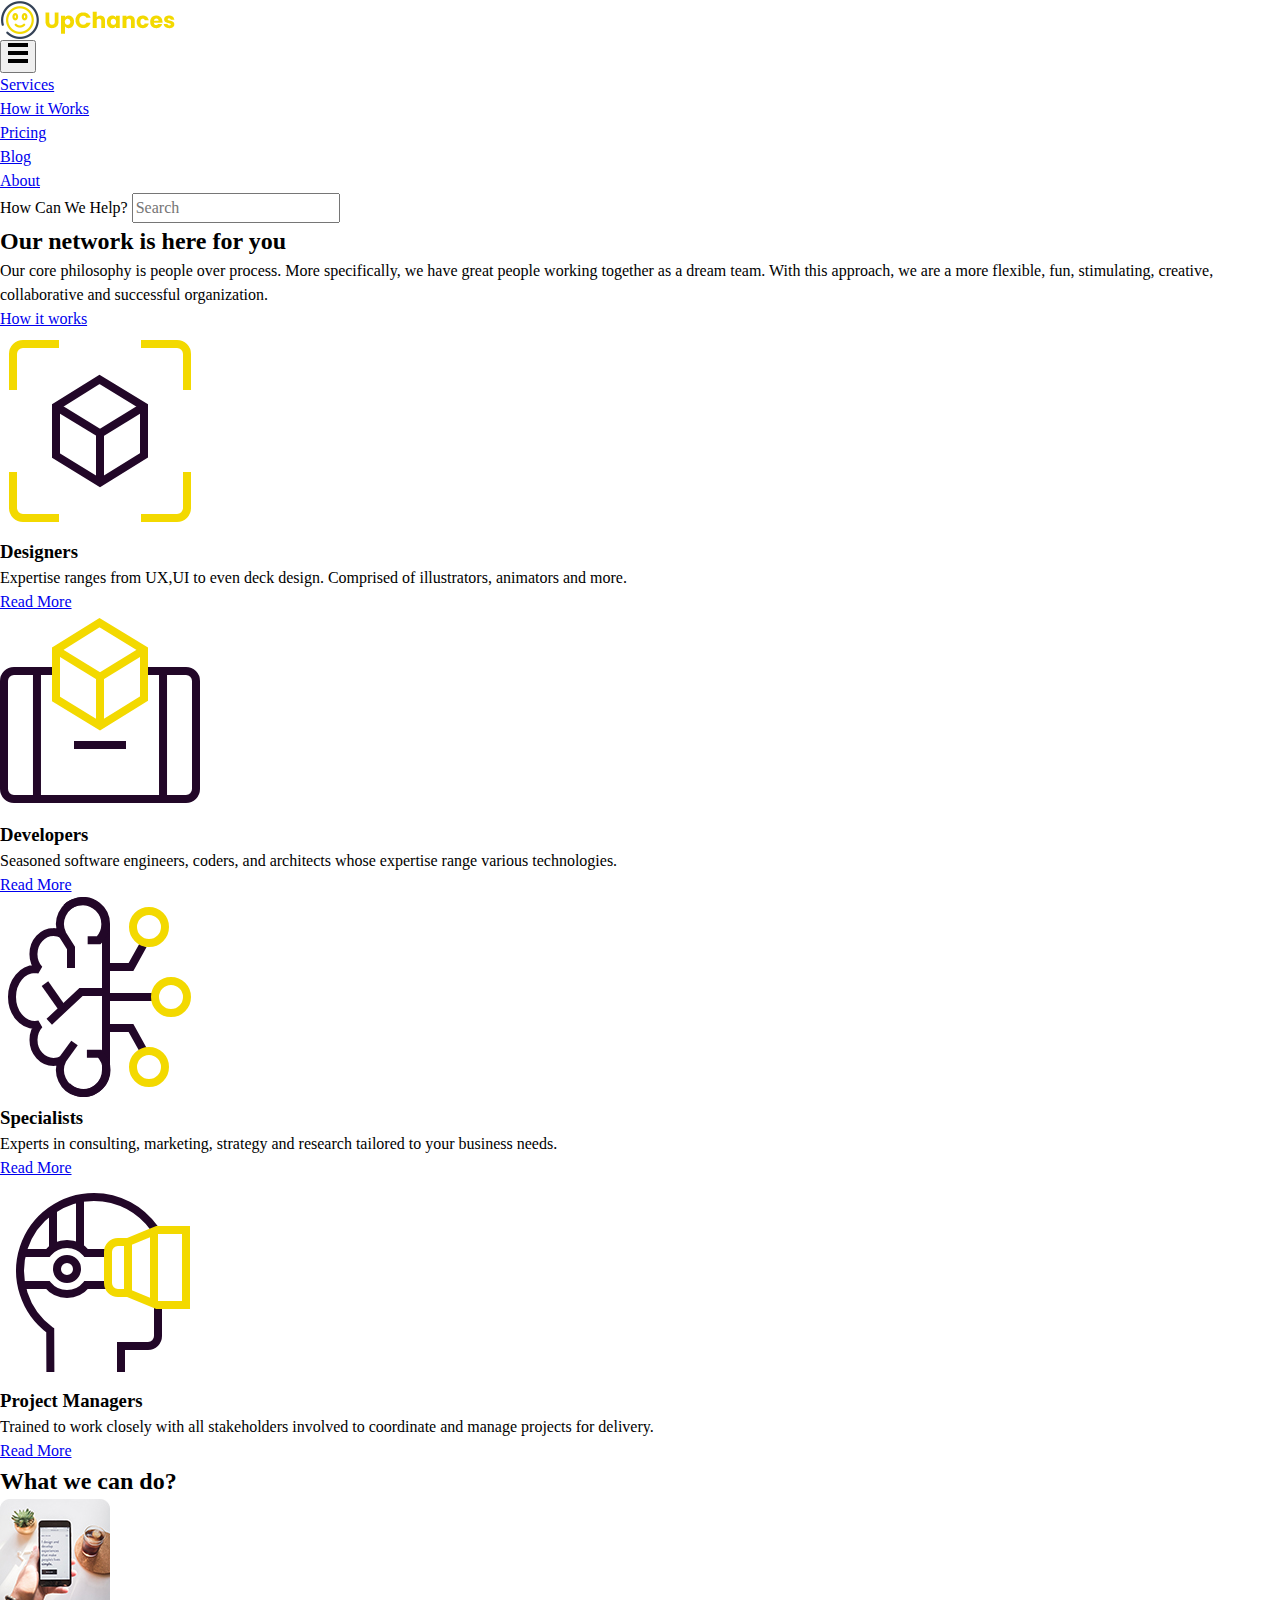
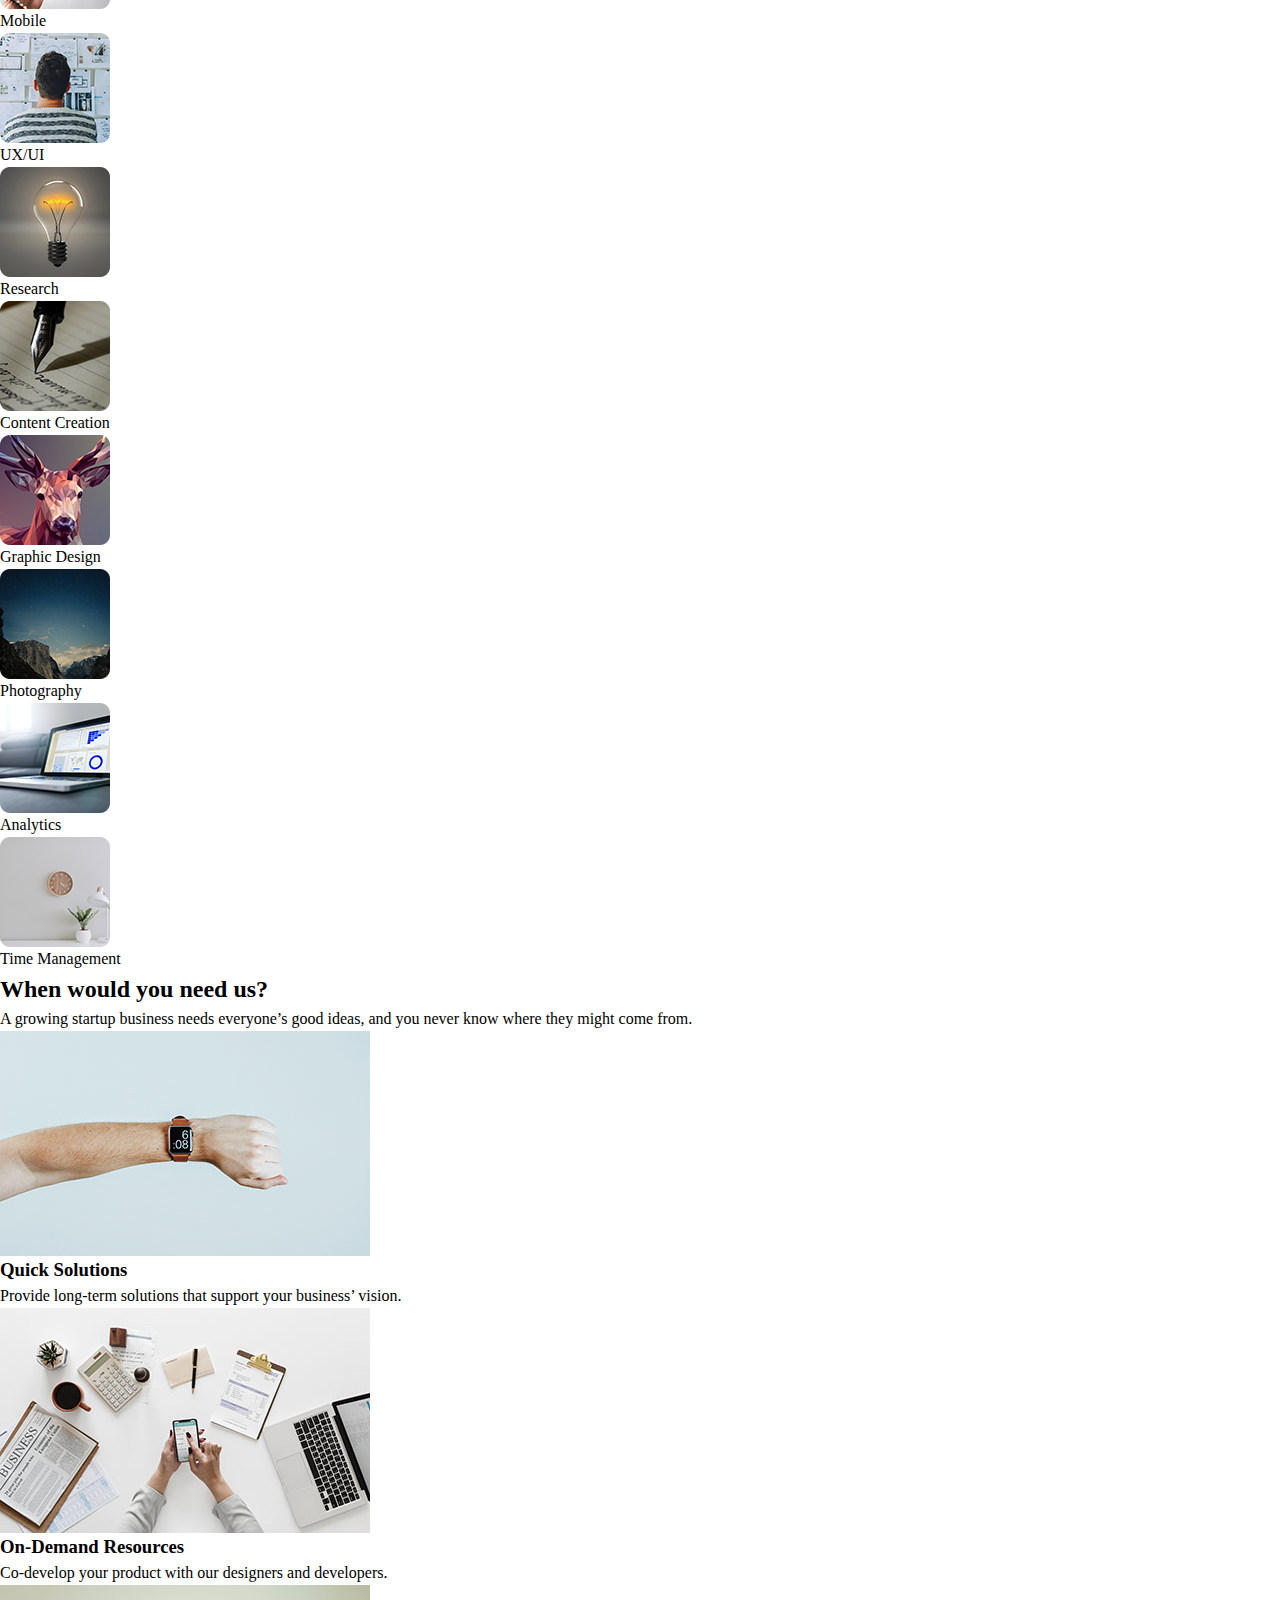
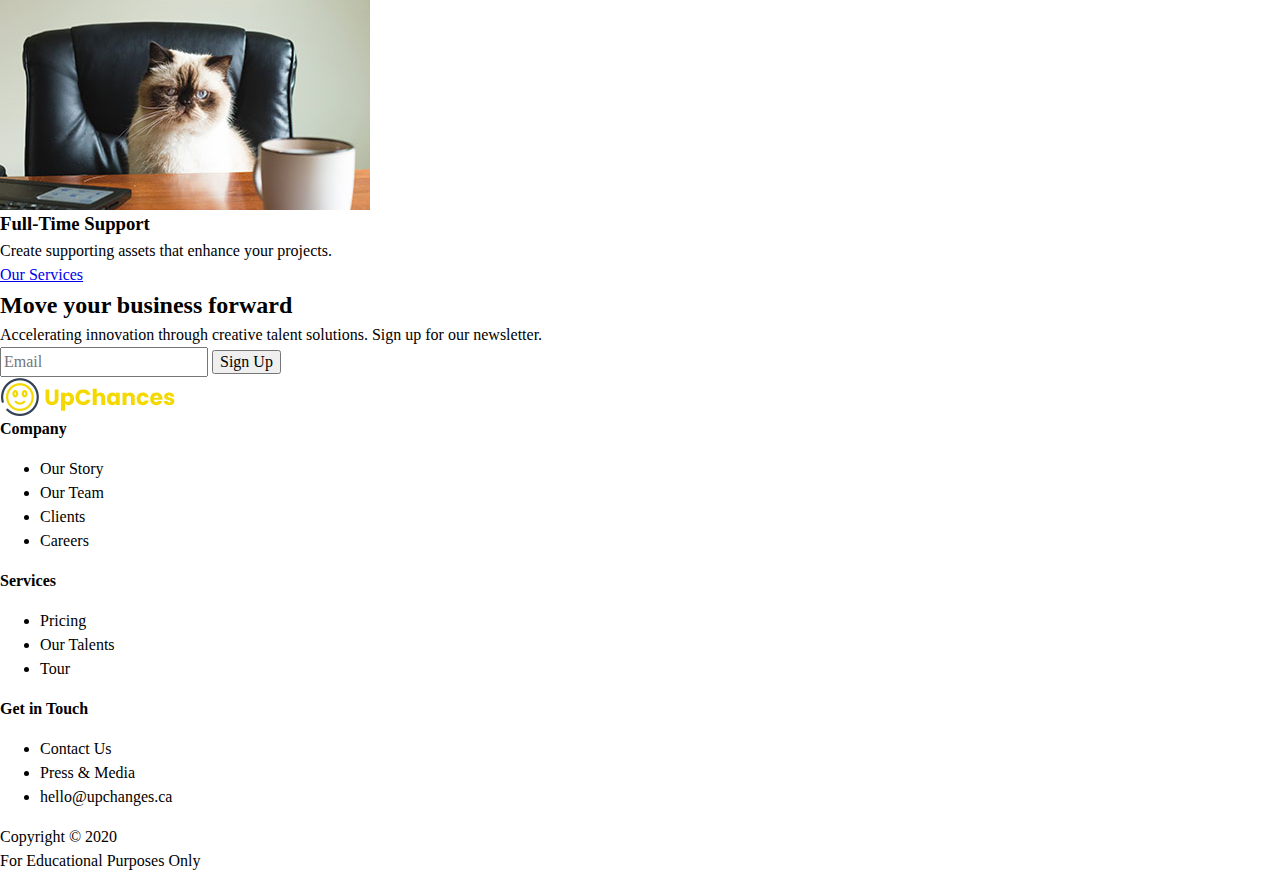
==== index.html @ 66b2e575 "form.html markup completed" ====
<!DOCTYPE html>
<html lang="en">

<head>
    <meta charset="UTF-8">
    <meta http-equiv="X-UA-Compatible" content="IE=edge">
    <meta name="viewport" content="width=device-width, initial-scale=1.0">
    <meta name="description" content="Assignment 3 - Advanced Layout">
    <title>Assignment 3 | Main Page</title>
    <link rel="stylesheet" href="css/reset.css">
    <link rel="stylesheet" href="css/styles.css">
</head>

<body>
    <header>
        <div class="flex">
            <div class="company-logo">
                <h1 class="sr-only">UpChances</h1>
                <a href="index.html"><img src="img/logo.png" alt="UpChances Company logo"></a>
            </div>
            <button class="hamburger-btn">
                <svg viewBox="0 0 100 100" width="20" height="20">
                    <rect width="100" height="20"></rect>
                    <rect y="40" width="100" height="20"></rect>
                    <rect y="80" width="100" height="20"></rect>
                </svg>
            </button>
        </div>
        <div class="toggle-nav">
            <nav>
                <ul class="menu">
                    <li>
                        <a href="#">Services</a>
                    </li>
                    <li>
                        <a href="#">How it Works</a>
                    </li>
                    <li>
                        <a href="#">Pricing</a>
                    </li>
                    <li>
                        <a href="#">Blog</a>
                    </li>
                    <li>
                        <a href="#">About</a>
                    </li>
                </ul>
            </nav>
        </div>

        <form action="#" method="GET" role="search">
            <label for="search">How Can We Help?</label>
            <input type="text" id="search" placeholder="Search">
        </form>

    </header>


    <section>
        <div class="philosophy">
            <h2>Our network is here for you</h2>
            <p>Our core philosophy is people over process. More specifically, we have great people working together as a
                dream team. With this approach, we are a more flexible, fun, stimulating, creative, collaborative and
                successful organization.</p>
            <a href="#">How it works</a>
        </div>
        <div class="articles">
            <article>
                <svg width="200px" height="200px" viewBox="0 0 200 200" xmlns="http://www.w3.org/2000/svg">
                    <title>Virtual Reality icons</title>
                    <line x1="100" y1="101.93" x2="100" y2="149.93" fill="none" stroke="#220728" stroke-miterlimit="10"
                        stroke-width="8" />
                    <line x1="56" y1="75.5" x2="100" y2="102.49" fill="none" stroke="#220728" stroke-miterlimit="10"
                        stroke-width="7.94" />
                    <line x1="144" y1="75.5" x2="100" y2="102.49" fill="none" stroke="#220728" stroke-miterlimit="10"
                        stroke-width="8" />
                    <polygon points="144 75.5 144 124.28 100 151.6 56 124.61 56 75.5 99.5 48.4 144 75.5" fill="none"
                        stroke="#220728" stroke-miterlimit="10" stroke-width="8" />
                    <path d="M187,141v36a10,10,0,0,1-10,10H141" fill="none" stroke="#f3d900" stroke-miterlimit="10"
                        stroke-width="8" />
                    <path d="M141,13h36a10,10,0,0,1,10,10V59" fill="none" stroke="#f3d900" stroke-miterlimit="10"
                        stroke-width="8" />
                    <path d="M13,59V23A10,10,0,0,1,23,13H59" fill="none" stroke="#f3d900" stroke-miterlimit="10"
                        stroke-width="8" />
                    <path d="M59,187H23a10,10,0,0,1-10-10V141" fill="none" stroke="#f3d900" stroke-miterlimit="10"
                        stroke-width="8" />
                </svg>
                <h3>Designers</h3>
                <p>Expertise ranges from UX,UI to even deck design. Comprised of illustrators, animators and more.</p>
                <a href="#">Read More</a>
            </article>
            <article>
                <svg width="200px" height="200px" viewBox="0 0 200 200" xmlns="http://www.w3.org/2000/svg">
                    <title>Virtual Reality icons</title>
                    <path
                        d="M145,57h41a10,10,0,0,1,10,10V175a10,10,0,0,1-10,10H14A10,10,0,0,1,4,175V67A10,10,0,0,1,14,57H55.5"
                        fill="none" stroke="#220728" stroke-miterlimit="10" stroke-width="8" />
                    <line x1="163.03" y1="56.97" x2="163.03" y2="185.03" fill="none" stroke="#220728"
                        stroke-miterlimit="10" stroke-width="8" />
                    <line x1="36.97" y1="56.97" x2="36.97" y2="185.03" fill="none" stroke="#220728"
                        stroke-miterlimit="10" stroke-width="8" />
                    <line x1="100" y1="62.23" x2="100" y2="110.23" fill="none" stroke="#f3d900" stroke-miterlimit="10"
                        stroke-width="8" />
                    <line x1="56" y1="35.8" x2="100" y2="62.79" fill="none" stroke="#f3d900" stroke-miterlimit="10"
                        stroke-width="7.94" />
                    <line x1="144" y1="35.8" x2="100" y2="62.79" fill="none" stroke="#f3d900" stroke-miterlimit="10"
                        stroke-width="8" />
                    <polygon points="144 35.8 144 84.58 100 111.9 56 84.91 56 35.8 99.5 8.7 144 35.8" fill="none"
                        stroke="#f3d900" stroke-miterlimit="10" stroke-width="8" />
                    <line x1="74" y1="131" x2="126" y2="131" fill="none" stroke="#220728" stroke-miterlimit="10"
                        stroke-width="8" />
                </svg>
                <h3>Developers</h3>
                <p>Seasoned software engineers, coders, and architects whose expertise range various technologies.</p>
                <a href="#">Read More</a>
            </article>
            <article>
                <svg width="200px" height="200px" viewBox="0 0 200 200" xmlns="http://www.w3.org/2000/svg">
                    <title>artificial intelligence</title>
                    <path
                        d="M106,27A23,23,0,1,0,62.45,37.33a18.45,18.45,0,0,0-9-2.33c-11,0-20,9.85-20,22a23.09,23.09,0,0,0,5.81,15.5A19.12,19.12,0,0,0,35,72c-12.7,0-23,12.54-23,28s10.3,28,23,28a19.12,19.12,0,0,0,4.31-.5A23.09,23.09,0,0,0,33.5,143c0,12.15,9,22,20,22a18.45,18.45,0,0,0,9-2.33A23,23,0,1,0,106,173c0-.34,0-0.67,0-1h0V28h0C106,27.67,106,27.34,106,27Z"
                        fill="none" stroke="#220728" stroke-linejoin="bevel" stroke-width="8" />
                    <path d="M67.26,189.26a23,23,0,0,0,32.53-32.53H86.9" fill="none" stroke="#220728"
                        stroke-miterlimit="10" stroke-width="8" />
                    <path d="M66.26,10.74A23,23,0,0,1,98.79,43.26H87.67" fill="none" stroke="#220728"
                        stroke-miterlimit="10" stroke-width="8" />
                    <polyline points="106 95 81 95 49.25 124.76" fill="none" stroke="#220728" stroke-miterlimit="10"
                        stroke-width="8" />
                    <line x1="44.97" y1="86.65" x2="62.45" y2="111.44" fill="none" stroke="#220728"
                        stroke-miterlimit="10" stroke-width="8" />
                    <line x1="62.45" y1="162.67" x2="74.5" y2="146" fill="none" stroke="#220728" stroke-miterlimit="10"
                        stroke-width="8" />
                    <polyline points="62.45 37.49 71 51 71 71" fill="none" stroke="#220728" stroke-miterlimit="10"
                        stroke-width="8" />
                    <line x1="152" y1="100" x2="104" y2="100" fill="none" stroke="#220728" stroke-miterlimit="10"
                        stroke-width="8" />
                    <polyline points="107 131 131 131 143 152.67" fill="none" stroke="#220728" stroke-miterlimit="10"
                        stroke-width="8" />
                    <polyline points="107 70 131 70 143 48.33" fill="none" stroke="#220728" stroke-miterlimit="10"
                        stroke-width="8" />
                    <circle cx="171" cy="100" r="16" fill="none" stroke="#f3d900" stroke-miterlimit="10"
                        stroke-width="8" />
                    <circle cx="149" cy="170" r="16" fill="none" stroke="#f3d900" stroke-miterlimit="10"
                        stroke-width="8" />
                    <circle cx="149" cy="30" r="16" fill="none" stroke="#f3d900" stroke-miterlimit="10"
                        stroke-width="8" />
                </svg>
                <h3>Specialists</h3>
                <p>Experts in consulting, marketing, strategy and research tailored to your business needs.</p>
                <a href="#">Read More</a>
            </article>
            <article>
                <svg width="200px" height="200px" viewBox="0 0 200 200" xmlns="http://www.w3.org/2000/svg">
                    <title>Virtual Reality icons</title>
                    <path d="M50.39,192l-0.16-41.61A73.91,73.91,0,0,1,94,16.91c25.05,0,46.81,12.46,60.41,31.53"
                        fill="none" stroke="#220728" stroke-miterlimit="10" stroke-width="8" />
                    <path d="M21,105H47.79a25,25,0,0,0,38.41,0H107" fill="none" stroke="#220728" stroke-miterlimit="10"
                        stroke-width="8" />
                    <path d="M107,73H86.21a25,25,0,0,0-38.41,0H21" fill="none" stroke="#220728" stroke-miterlimit="10"
                        stroke-width="8" />
                    <path d="M158,127v29a10,10,0,0,1-10,10H121v26" fill="none" stroke="#220728" stroke-miterlimit="10"
                        stroke-width="8" />
                    <line x1="154" y1="125" x2="154" y2="50" fill="none" stroke="#f3d900" stroke-miterlimit="10"
                        stroke-width="8" />
                    <path d="M128,113H118a10,10,0,0,1-10-10V72a10,10,0,0,1,10-10h10l29-12h29v75H157Z" fill="none"
                        stroke="#f3d900" stroke-miterlimit="10" stroke-width="8" />
                    <line x1="128" y1="111" x2="128" y2="62" fill="none" stroke="#f3d900" stroke-miterlimit="10"
                        stroke-width="8" />
                    <circle cx="67" cy="89" r="10" fill="none" stroke="#220728" stroke-miterlimit="10"
                        stroke-width="8" />
                    <line x1="53" y1="68.12" x2="53" y2="28" fill="none" stroke="#220728" stroke-miterlimit="10"
                        stroke-width="8" />
                    <line x1="80" y1="18" x2="80" y2="67.12" fill="none" stroke="#220728" stroke-miterlimit="10"
                        stroke-width="8" />
                </svg>
                <h3>Project Managers</h3>
                <p>Trained to work closely with all stakeholders involved to coordinate and manage projects for
                    delivery.</p>
                <a href="#">Read More</a>
            </article>
        </div>
    </section>

    <section>
        <h2>What we can do?</h2>
        <div class="gallery">
            <div>
                <img src="img/mobile.jpg" alt="Mobile Phone">
                <p>Mobile</p>
            </div>
            <div>
                <img src="img/uxui.jpg" alt="Man looking at the desk">
                <p>UX/UI</p>
            </div>
            <div>
                <img src="img/research.jpg" alt="Bulb">
                <p>Research</p>
            </div>
            <div>
                <img src="img/writing.jpg" alt="Writing with pen on paper">
                <p>Content Creation</p>
            </div>
            <div>
                <img src="img/graphic.jpg" alt="Graphic picture of a deer">
                <p>Graphic Design</p>
            </div>
            <div>
                <img src="img/photography.jpg" alt="Night sky in mountains">
                <p>Photography</p>
            </div>
            <div>
                <img src="img/analytics.jpg" alt="Laptop">
                <p>Analytics</p>
            </div>
            <div>
                <img src="img/time.jpg" alt="Clock and a plant">
                <p>Time Management</p>
            </div>
        </div>
    </section>

    <section>
        <h2>When would you need us?</h2>
        <p>A growing startup business needs everyone’s good ideas, and you never know where they might come from.</p>
        <div class="cards">
            <div class="card">
                <picture>
                    <source srcset="img/solutions-lg.jpg" media="(min-width: 750px)">
                    <img src="img/solutions-sm.jpg" alt="Hand and a watch">
                </picture>
                <div class="card-body">
                    <h3>Quick Solutions</h3>
                    <p>Provide long-term solutions that support your business’ vision.</p>
                </div>
            </div>
            <div class="card">
                <picture>
                    <source srcset="img/resources-lg.jpg" media="(min-width: 750px)">
                    <img src="img/resources-sm.jpg" alt="Mobile phone in hands and gadgets">
                </picture>
                <div class="card-body">
                    <h3>On-Demand Resources</h3>
                    <p>Co-develop your product with our designers and developers.</p>
                </div>
            </div>
            <div class="card">
                <picture>
                    <source srcset="img/support-lg.jpg" media="(min-width: 750px)">
                    <img src="img/support-sm.jpg" alt="Cat in a chair">
                </picture>
                <div class="card-body">
                    <h3>Full-Time Support</h3>
                    <p>Create supporting assets that enhance your projects.</p>
                </div>
            </div>
        </div>
        <a href="#">Our Services</a>
    </section>
    <section>
        <h2>Move your business forward</h2>
        <p>Accelerating innovation through creative talent solutions. Sign up for our newsletter.</p>
        <form class="sign-up-form" action="#" method="POST">
            <label class="sr-only" for="email">Email</label>
            <input type="email" id="email" placeholder="Email">
            <input type="button" value="Sign Up">
        </form>
    </section>

    <footer>
        <section class="footer-body">
            <h3 class="sr-only">UpChances</h3>
            <a href="index.html"><img src="img/logo.png" alt="UpChances Company logo"></a>
            <div class="footer-nav">
                <nav>
                    <h4>Company</h4>
                    <ul>
                        <li>Our Story</li>
                        <li>Our Team</li>
                        <li>Clients</li>
                        <li>Careers</li>
                    </ul>
                </nav>
            </div>
            <div class="footer-nav">
                <nav>
                    <h4>Services</h4>
                    <ul>
                        <li>Pricing</li>
                        <li>Our Talents</li>
                        <li>Tour</li>
                    </ul>
                </nav>
            </div>
            <div class="footer-nav">
                <nav>
                    <h4>Get in Touch</h4>
                    <ul>
                        <li>Contact Us</li>
                        <li>Press & Media</li>
                        <li>hello@upchanges.ca</li>
                    </ul>
                </nav>
            </div>
        </section>
        <div>
            <p>Copyright &copy; 2020</p>
            <p>For Educational Purposes Only</p>
        </div>
    </footer>
</body>

</html>
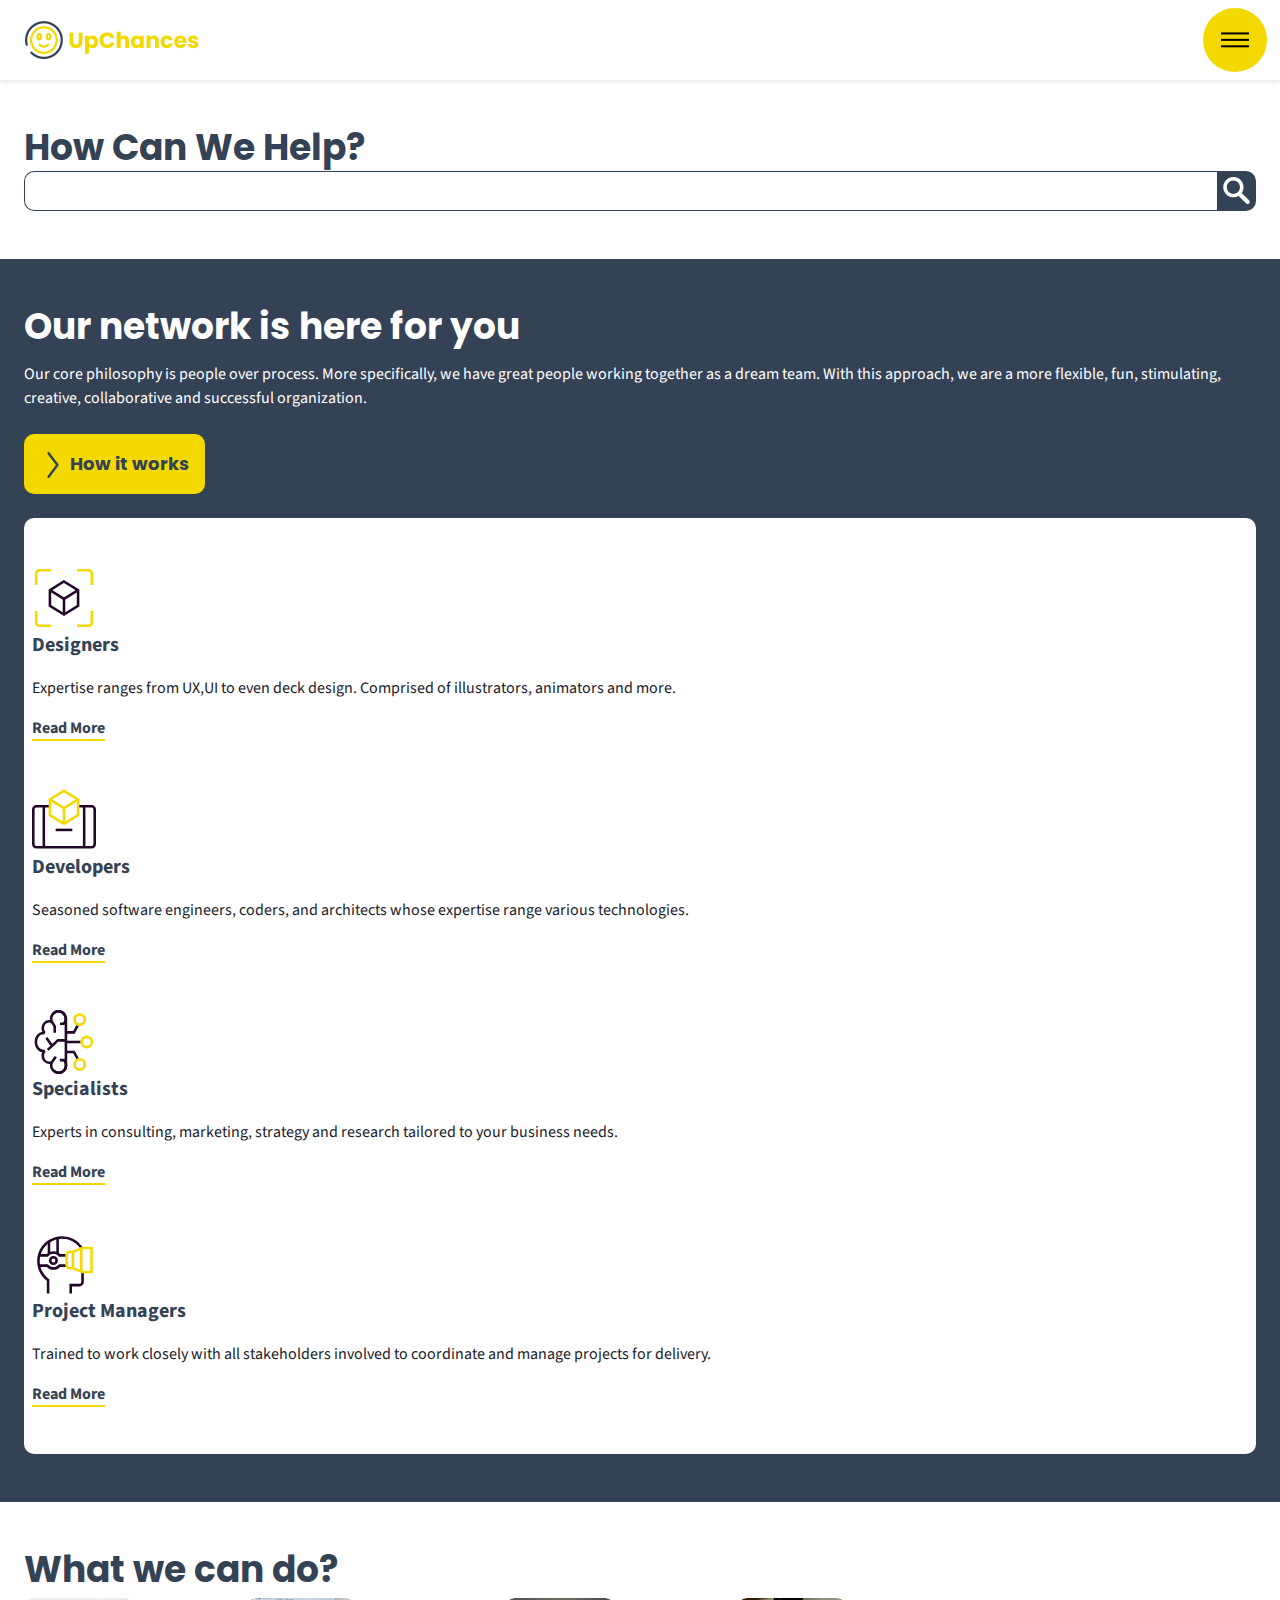
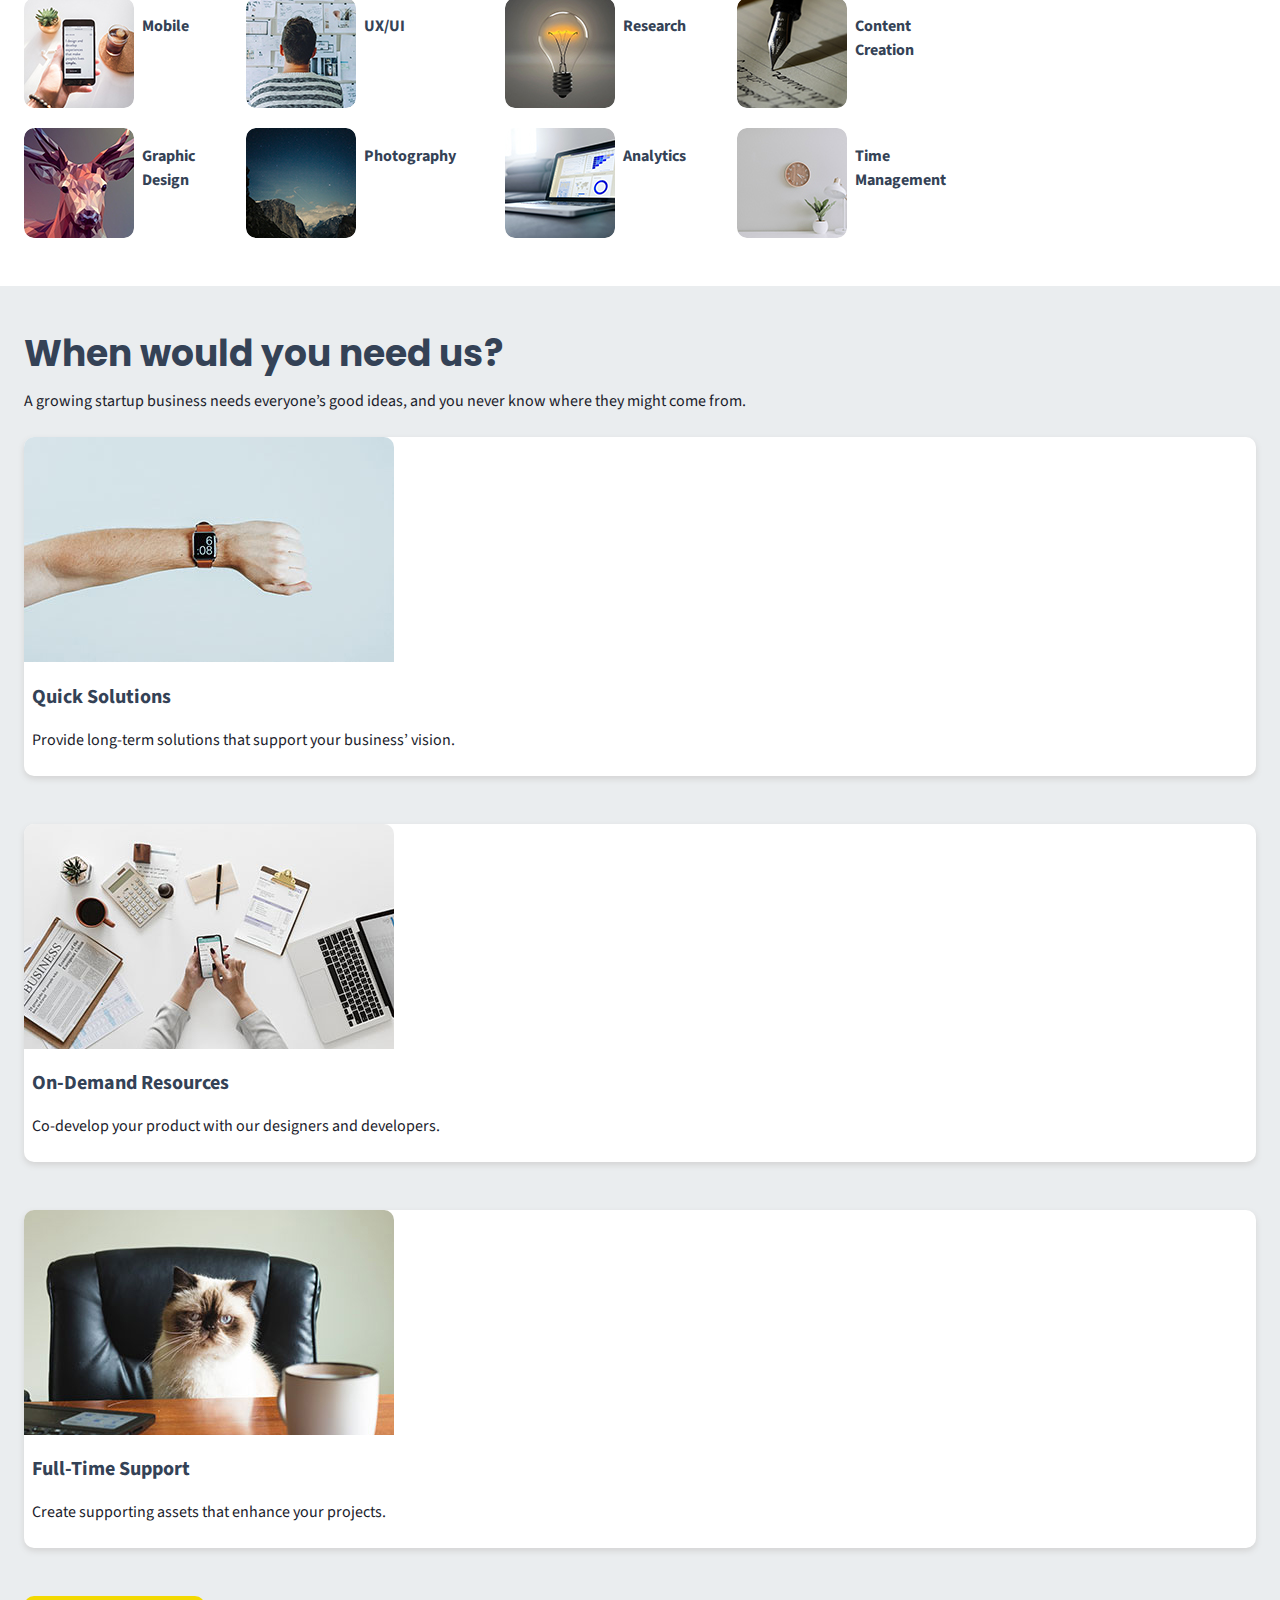
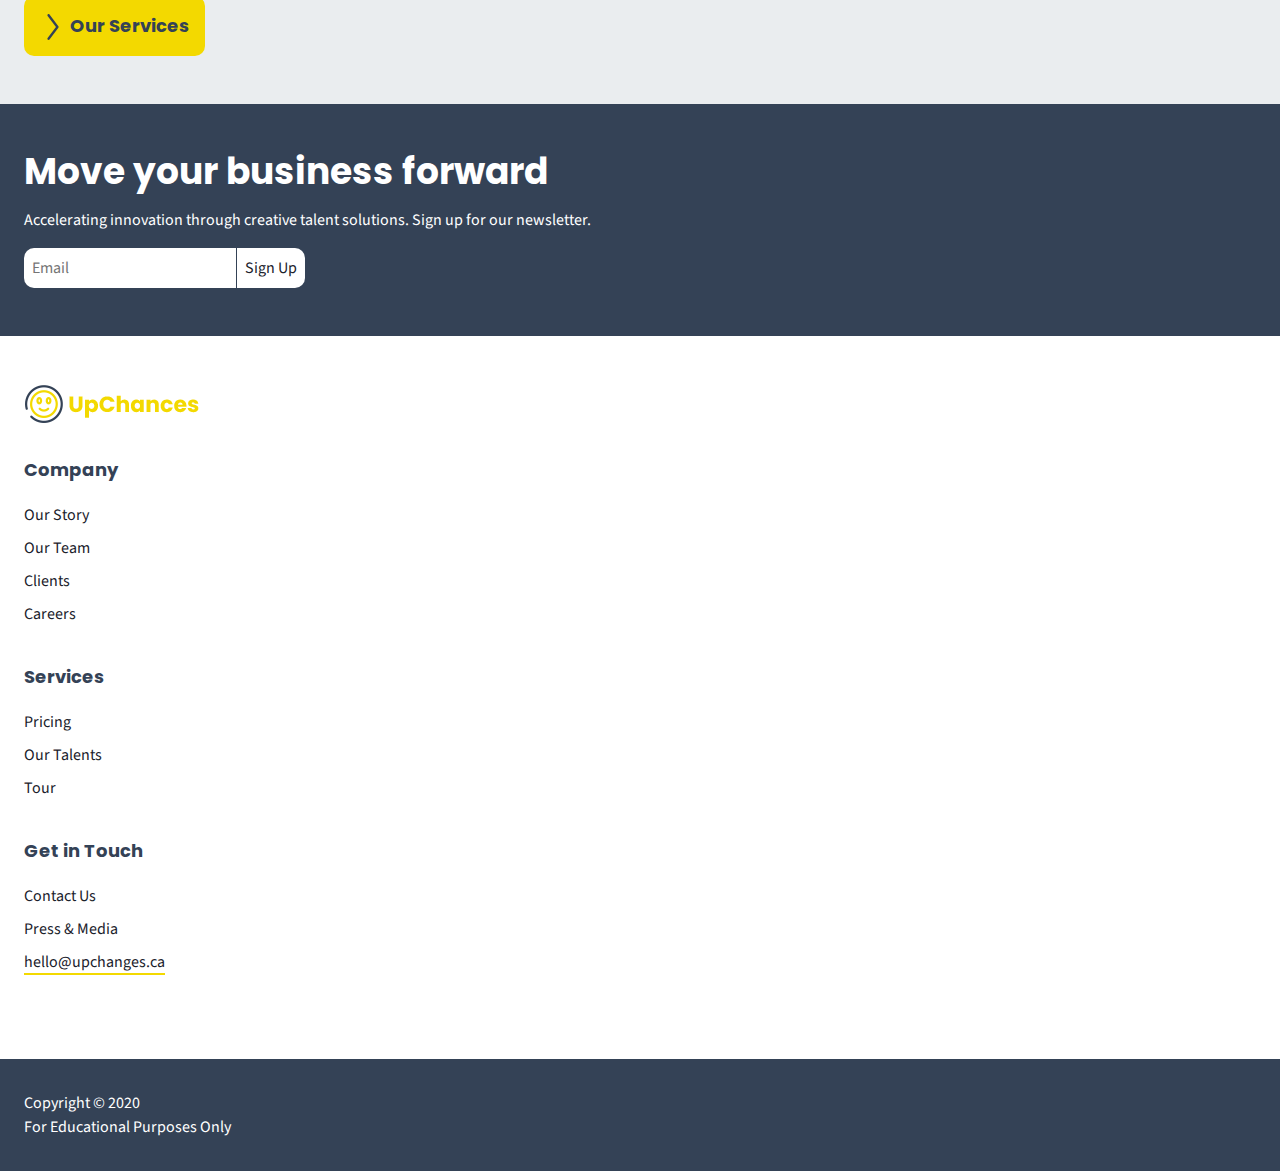
==== commit a048efd7: "mobile screen 320px styling" ====
--- a/index.html
+++ b/index.html
@@ -7,8 +7,15 @@
     <meta name="viewport" content="width=device-width, initial-scale=1.0">
     <meta name="description" content="Assignment 3 - Advanced Layout">
     <title>Assignment 3 | Main Page</title>
+
     <link rel="stylesheet" href="css/reset.css">
     <link rel="stylesheet" href="css/styles.css">
+
+    <link rel="preconnect" href="https://fonts.gstatic.com">
+    <link
+        href="https://fonts.googleapis.com/css2?family=Poppins:wght@400;700&family=Source+Sans+Pro:wght@400;700&display=swap"
+        rel="stylesheet">
+
 </head>
 
 <body>
@@ -19,10 +26,10 @@
                 <a href="index.html"><img src="img/logo.png" alt="UpChances Company logo"></a>
             </div>
             <button class="hamburger-btn">
-                <svg viewBox="0 0 100 100" width="20" height="20">
-                    <rect width="100" height="20"></rect>
-                    <rect y="40" width="100" height="20"></rect>
-                    <rect y="80" width="100" height="20"></rect>
+                <svg viewBox="0 0 100 100" width="28" height="28">
+                    <rect y="23" width="100" height="7.15"></rect>
+                    <rect y="46" width="100" height="7.15"></rect>
+                    <rect y="69" width="100" height="7.15"></rect>
                 </svg>
             </button>
         </div>
@@ -47,266 +54,316 @@
                 </ul>
             </nav>
         </div>
-
-        <form action="#" method="GET" role="search">
-            <label for="search">How Can We Help?</label>
-            <input type="text" id="search" placeholder="Search">
-        </form>
-
     </header>
 
-
-    <section>
-        <div class="philosophy">
-            <h2>Our network is here for you</h2>
-            <p>Our core philosophy is people over process. More specifically, we have great people working together as a
-                dream team. With this approach, we are a more flexible, fun, stimulating, creative, collaborative and
-                successful organization.</p>
-            <a href="#">How it works</a>
-        </div>
-        <div class="articles">
-            <article>
-                <svg width="200px" height="200px" viewBox="0 0 200 200" xmlns="http://www.w3.org/2000/svg">
-                    <title>Virtual Reality icons</title>
-                    <line x1="100" y1="101.93" x2="100" y2="149.93" fill="none" stroke="#220728" stroke-miterlimit="10"
-                        stroke-width="8" />
-                    <line x1="56" y1="75.5" x2="100" y2="102.49" fill="none" stroke="#220728" stroke-miterlimit="10"
-                        stroke-width="7.94" />
-                    <line x1="144" y1="75.5" x2="100" y2="102.49" fill="none" stroke="#220728" stroke-miterlimit="10"
-                        stroke-width="8" />
-                    <polygon points="144 75.5 144 124.28 100 151.6 56 124.61 56 75.5 99.5 48.4 144 75.5" fill="none"
-                        stroke="#220728" stroke-miterlimit="10" stroke-width="8" />
-                    <path d="M187,141v36a10,10,0,0,1-10,10H141" fill="none" stroke="#f3d900" stroke-miterlimit="10"
-                        stroke-width="8" />
-                    <path d="M141,13h36a10,10,0,0,1,10,10V59" fill="none" stroke="#f3d900" stroke-miterlimit="10"
-                        stroke-width="8" />
-                    <path d="M13,59V23A10,10,0,0,1,23,13H59" fill="none" stroke="#f3d900" stroke-miterlimit="10"
-                        stroke-width="8" />
-                    <path d="M59,187H23a10,10,0,0,1-10-10V141" fill="none" stroke="#f3d900" stroke-miterlimit="10"
-                        stroke-width="8" />
-                </svg>
-                <h3>Designers</h3>
-                <p>Expertise ranges from UX,UI to even deck design. Comprised of illustrators, animators and more.</p>
-                <a href="#">Read More</a>
-            </article>
-            <article>
-                <svg width="200px" height="200px" viewBox="0 0 200 200" xmlns="http://www.w3.org/2000/svg">
-                    <title>Virtual Reality icons</title>
-                    <path
-                        d="M145,57h41a10,10,0,0,1,10,10V175a10,10,0,0,1-10,10H14A10,10,0,0,1,4,175V67A10,10,0,0,1,14,57H55.5"
-                        fill="none" stroke="#220728" stroke-miterlimit="10" stroke-width="8" />
-                    <line x1="163.03" y1="56.97" x2="163.03" y2="185.03" fill="none" stroke="#220728"
-                        stroke-miterlimit="10" stroke-width="8" />
-                    <line x1="36.97" y1="56.97" x2="36.97" y2="185.03" fill="none" stroke="#220728"
-                        stroke-miterlimit="10" stroke-width="8" />
-                    <line x1="100" y1="62.23" x2="100" y2="110.23" fill="none" stroke="#f3d900" stroke-miterlimit="10"
-                        stroke-width="8" />
-                    <line x1="56" y1="35.8" x2="100" y2="62.79" fill="none" stroke="#f3d900" stroke-miterlimit="10"
-                        stroke-width="7.94" />
-                    <line x1="144" y1="35.8" x2="100" y2="62.79" fill="none" stroke="#f3d900" stroke-miterlimit="10"
-                        stroke-width="8" />
-                    <polygon points="144 35.8 144 84.58 100 111.9 56 84.91 56 35.8 99.5 8.7 144 35.8" fill="none"
-                        stroke="#f3d900" stroke-miterlimit="10" stroke-width="8" />
-                    <line x1="74" y1="131" x2="126" y2="131" fill="none" stroke="#220728" stroke-miterlimit="10"
-                        stroke-width="8" />
-                </svg>
-                <h3>Developers</h3>
-                <p>Seasoned software engineers, coders, and architects whose expertise range various technologies.</p>
-                <a href="#">Read More</a>
-            </article>
-            <article>
-                <svg width="200px" height="200px" viewBox="0 0 200 200" xmlns="http://www.w3.org/2000/svg">
-                    <title>artificial intelligence</title>
-                    <path
-                        d="M106,27A23,23,0,1,0,62.45,37.33a18.45,18.45,0,0,0-9-2.33c-11,0-20,9.85-20,22a23.09,23.09,0,0,0,5.81,15.5A19.12,19.12,0,0,0,35,72c-12.7,0-23,12.54-23,28s10.3,28,23,28a19.12,19.12,0,0,0,4.31-.5A23.09,23.09,0,0,0,33.5,143c0,12.15,9,22,20,22a18.45,18.45,0,0,0,9-2.33A23,23,0,1,0,106,173c0-.34,0-0.67,0-1h0V28h0C106,27.67,106,27.34,106,27Z"
-                        fill="none" stroke="#220728" stroke-linejoin="bevel" stroke-width="8" />
-                    <path d="M67.26,189.26a23,23,0,0,0,32.53-32.53H86.9" fill="none" stroke="#220728"
-                        stroke-miterlimit="10" stroke-width="8" />
-                    <path d="M66.26,10.74A23,23,0,0,1,98.79,43.26H87.67" fill="none" stroke="#220728"
-                        stroke-miterlimit="10" stroke-width="8" />
-                    <polyline points="106 95 81 95 49.25 124.76" fill="none" stroke="#220728" stroke-miterlimit="10"
-                        stroke-width="8" />
-                    <line x1="44.97" y1="86.65" x2="62.45" y2="111.44" fill="none" stroke="#220728"
-                        stroke-miterlimit="10" stroke-width="8" />
-                    <line x1="62.45" y1="162.67" x2="74.5" y2="146" fill="none" stroke="#220728" stroke-miterlimit="10"
-                        stroke-width="8" />
-                    <polyline points="62.45 37.49 71 51 71 71" fill="none" stroke="#220728" stroke-miterlimit="10"
-                        stroke-width="8" />
-                    <line x1="152" y1="100" x2="104" y2="100" fill="none" stroke="#220728" stroke-miterlimit="10"
-                        stroke-width="8" />
-                    <polyline points="107 131 131 131 143 152.67" fill="none" stroke="#220728" stroke-miterlimit="10"
-                        stroke-width="8" />
-                    <polyline points="107 70 131 70 143 48.33" fill="none" stroke="#220728" stroke-miterlimit="10"
-                        stroke-width="8" />
-                    <circle cx="171" cy="100" r="16" fill="none" stroke="#f3d900" stroke-miterlimit="10"
-                        stroke-width="8" />
-                    <circle cx="149" cy="170" r="16" fill="none" stroke="#f3d900" stroke-miterlimit="10"
-                        stroke-width="8" />
-                    <circle cx="149" cy="30" r="16" fill="none" stroke="#f3d900" stroke-miterlimit="10"
-                        stroke-width="8" />
-                </svg>
-                <h3>Specialists</h3>
-                <p>Experts in consulting, marketing, strategy and research tailored to your business needs.</p>
-                <a href="#">Read More</a>
-            </article>
-            <article>
-                <svg width="200px" height="200px" viewBox="0 0 200 200" xmlns="http://www.w3.org/2000/svg">
-                    <title>Virtual Reality icons</title>
-                    <path d="M50.39,192l-0.16-41.61A73.91,73.91,0,0,1,94,16.91c25.05,0,46.81,12.46,60.41,31.53"
-                        fill="none" stroke="#220728" stroke-miterlimit="10" stroke-width="8" />
-                    <path d="M21,105H47.79a25,25,0,0,0,38.41,0H107" fill="none" stroke="#220728" stroke-miterlimit="10"
-                        stroke-width="8" />
-                    <path d="M107,73H86.21a25,25,0,0,0-38.41,0H21" fill="none" stroke="#220728" stroke-miterlimit="10"
-                        stroke-width="8" />
-                    <path d="M158,127v29a10,10,0,0,1-10,10H121v26" fill="none" stroke="#220728" stroke-miterlimit="10"
-                        stroke-width="8" />
-                    <line x1="154" y1="125" x2="154" y2="50" fill="none" stroke="#f3d900" stroke-miterlimit="10"
-                        stroke-width="8" />
-                    <path d="M128,113H118a10,10,0,0,1-10-10V72a10,10,0,0,1,10-10h10l29-12h29v75H157Z" fill="none"
-                        stroke="#f3d900" stroke-miterlimit="10" stroke-width="8" />
-                    <line x1="128" y1="111" x2="128" y2="62" fill="none" stroke="#f3d900" stroke-miterlimit="10"
-                        stroke-width="8" />
-                    <circle cx="67" cy="89" r="10" fill="none" stroke="#220728" stroke-miterlimit="10"
-                        stroke-width="8" />
-                    <line x1="53" y1="68.12" x2="53" y2="28" fill="none" stroke="#220728" stroke-miterlimit="10"
-                        stroke-width="8" />
-                    <line x1="80" y1="18" x2="80" y2="67.12" fill="none" stroke="#220728" stroke-miterlimit="10"
-                        stroke-width="8" />
-                </svg>
-                <h3>Project Managers</h3>
-                <p>Trained to work closely with all stakeholders involved to coordinate and manage projects for
-                    delivery.</p>
-                <a href="#">Read More</a>
-            </article>
-        </div>
-    </section>
-
-    <section>
-        <h2>What we can do?</h2>
-        <div class="gallery">
-            <div>
-                <img src="img/mobile.jpg" alt="Mobile Phone">
-                <p>Mobile</p>
-            </div>
-            <div>
-                <img src="img/uxui.jpg" alt="Man looking at the desk">
-                <p>UX/UI</p>
-            </div>
-            <div>
-                <img src="img/research.jpg" alt="Bulb">
-                <p>Research</p>
-            </div>
-            <div>
-                <img src="img/writing.jpg" alt="Writing with pen on paper">
-                <p>Content Creation</p>
-            </div>
-            <div>
-                <img src="img/graphic.jpg" alt="Graphic picture of a deer">
-                <p>Graphic Design</p>
-            </div>
-            <div>
-                <img src="img/photography.jpg" alt="Night sky in mountains">
-                <p>Photography</p>
-            </div>
-            <div>
-                <img src="img/analytics.jpg" alt="Laptop">
-                <p>Analytics</p>
-            </div>
-            <div>
-                <img src="img/time.jpg" alt="Clock and a plant">
-                <p>Time Management</p>
-            </div>
-        </div>
-    </section>
-
-    <section>
-        <h2>When would you need us?</h2>
-        <p>A growing startup business needs everyone’s good ideas, and you never know where they might come from.</p>
-        <div class="cards">
-            <div class="card">
-                <picture>
-                    <source srcset="img/solutions-lg.jpg" media="(min-width: 750px)">
-                    <img src="img/solutions-sm.jpg" alt="Hand and a watch">
-                </picture>
-                <div class="card-body">
-                    <h3>Quick Solutions</h3>
-                    <p>Provide long-term solutions that support your business’ vision.</p>
-                </div>
-            </div>
-            <div class="card">
-                <picture>
-                    <source srcset="img/resources-lg.jpg" media="(min-width: 750px)">
-                    <img src="img/resources-sm.jpg" alt="Mobile phone in hands and gadgets">
-                </picture>
-                <div class="card-body">
-                    <h3>On-Demand Resources</h3>
-                    <p>Co-develop your product with our designers and developers.</p>
-                </div>
-            </div>
-            <div class="card">
-                <picture>
-                    <source srcset="img/support-lg.jpg" media="(min-width: 750px)">
-                    <img src="img/support-sm.jpg" alt="Cat in a chair">
-                </picture>
-                <div class="card-body">
-                    <h3>Full-Time Support</h3>
-                    <p>Create supporting assets that enhance your projects.</p>
-                </div>
-            </div>
-        </div>
-        <a href="#">Our Services</a>
-    </section>
-    <section>
-        <h2>Move your business forward</h2>
-        <p>Accelerating innovation through creative talent solutions. Sign up for our newsletter.</p>
-        <form class="sign-up-form" action="#" method="POST">
-            <label class="sr-only" for="email">Email</label>
-            <input type="email" id="email" placeholder="Email">
-            <input type="button" value="Sign Up">
-        </form>
+    <section class="banner-search">
+        <div class="inner-container">
+            <div class="search">
+                <h2>How Can We Help?</h2>
+                <form class="flex" action="#" method="GET" role="search">
+                    <label class="sr-only" for="search">How Can We Help?</label>
+                    <input type="text" id="search">
+                    <button class="magnifying-glass"><img src="img/magnifying-glass.svg"
+                            alt="magnifying glass"></button>
+                </form>
+            </div>
+        </div>
+    </section>
+
+    <section class="network">
+        <div class="inner-container">
+            <div class="philosophy">
+                <h2>Our network is here for you</h2>
+                <p>Our core philosophy is people over process. More specifically, we have great people working together
+                    as a
+                    dream team. With this approach, we are a more flexible, fun, stimulating, creative, collaborative
+                    and
+                    successful organization.</p>
+                    <div class="utility-button">
+                        <a href="#">
+                            <svg version="1.1" xmlns="http://www.w3.org/2000/svg" xmlns:xlink="http://www.w3.org/1999/xlink"
+                                x="0px" y="0px" viewBox="0 0 330.002 330.002" style="enable-background:new 0 0 330.002 330.002;"
+                                xml:space="preserve">
+                                <path id="XMLID_226_" d="M233.252,155.997L120.752,6.001c-4.972-6.628-14.372-7.97-21-3c-6.628,4.971-7.971,14.373-3,21
+            l105.75,140.997L96.752,306.001c-4.971,6.627-3.627,16.03,3,21c2.698,2.024,5.856,3.001,8.988,3.001
+            c4.561,0,9.065-2.072,12.012-6.001l112.5-150.004C237.252,168.664,237.252,161.33,233.252,155.997z" />
+                            </svg>
+                            How it works
+                        </a>
+                    </div>
+            </div>
+            <div class="articles">
+                <article>
+                    <svg width="64px" height="64px" viewBox="0 0 200 200" xmlns="http://www.w3.org/2000/svg">
+                        <line x1="100" y1="101.93" x2="100" y2="149.93" fill="none" stroke="#220728"
+                            stroke-miterlimit="10" stroke-width="8" />
+                        <line x1="56" y1="75.5" x2="100" y2="102.49" fill="none" stroke="#220728" stroke-miterlimit="10"
+                            stroke-width="7.94" />
+                        <line x1="144" y1="75.5" x2="100" y2="102.49" fill="none" stroke="#220728"
+                            stroke-miterlimit="10" stroke-width="8" />
+                        <polygon points="144 75.5 144 124.28 100 151.6 56 124.61 56 75.5 99.5 48.4 144 75.5" fill="none"
+                            stroke="#220728" stroke-miterlimit="10" stroke-width="8" />
+                        <path d="M187,141v36a10,10,0,0,1-10,10H141" fill="none" stroke="#f3d900" stroke-miterlimit="10"
+                            stroke-width="8" />
+                        <path d="M141,13h36a10,10,0,0,1,10,10V59" fill="none" stroke="#f3d900" stroke-miterlimit="10"
+                            stroke-width="8" />
+                        <path d="M13,59V23A10,10,0,0,1,23,13H59" fill="none" stroke="#f3d900" stroke-miterlimit="10"
+                            stroke-width="8" />
+                        <path d="M59,187H23a10,10,0,0,1-10-10V141" fill="none" stroke="#f3d900" stroke-miterlimit="10"
+                            stroke-width="8" />
+                    </svg>
+                    <h3>Designers</h3>
+                    <p>Expertise ranges from UX,UI to even deck design. Comprised of illustrators, animators and more.
+                    </p>
+                    <a href="#">Read More</a>
+                </article>
+                <article>
+                    <svg width="64px" height="64px" viewBox="0 0 200 200" xmlns="http://www.w3.org/2000/svg">
+                        <path
+                            d="M145,57h41a10,10,0,0,1,10,10V175a10,10,0,0,1-10,10H14A10,10,0,0,1,4,175V67A10,10,0,0,1,14,57H55.5"
+                            fill="none" stroke="#220728" stroke-miterlimit="10" stroke-width="8" />
+                        <line x1="163.03" y1="56.97" x2="163.03" y2="185.03" fill="none" stroke="#220728"
+                            stroke-miterlimit="10" stroke-width="8" />
+                        <line x1="36.97" y1="56.97" x2="36.97" y2="185.03" fill="none" stroke="#220728"
+                            stroke-miterlimit="10" stroke-width="8" />
+                        <line x1="100" y1="62.23" x2="100" y2="110.23" fill="none" stroke="#f3d900"
+                            stroke-miterlimit="10" stroke-width="8" />
+                        <line x1="56" y1="35.8" x2="100" y2="62.79" fill="none" stroke="#f3d900" stroke-miterlimit="10"
+                            stroke-width="7.94" />
+                        <line x1="144" y1="35.8" x2="100" y2="62.79" fill="none" stroke="#f3d900" stroke-miterlimit="10"
+                            stroke-width="8" />
+                        <polygon points="144 35.8 144 84.58 100 111.9 56 84.91 56 35.8 99.5 8.7 144 35.8" fill="none"
+                            stroke="#f3d900" stroke-miterlimit="10" stroke-width="8" />
+                        <line x1="74" y1="131" x2="126" y2="131" fill="none" stroke="#220728" stroke-miterlimit="10"
+                            stroke-width="8" />
+                    </svg>
+                    <h3>Developers</h3>
+                    <p>Seasoned software engineers, coders, and architects whose expertise range various technologies.
+                    </p>
+                    <a href="#">Read More</a>
+                </article>
+                <article>
+                    <svg width="64px" height="64px" viewBox="0 0 200 200" xmlns="http://www.w3.org/2000/svg">
+                        <path
+                            d="M106,27A23,23,0,1,0,62.45,37.33a18.45,18.45,0,0,0-9-2.33c-11,0-20,9.85-20,22a23.09,23.09,0,0,0,5.81,15.5A19.12,19.12,0,0,0,35,72c-12.7,0-23,12.54-23,28s10.3,28,23,28a19.12,19.12,0,0,0,4.31-.5A23.09,23.09,0,0,0,33.5,143c0,12.15,9,22,20,22a18.45,18.45,0,0,0,9-2.33A23,23,0,1,0,106,173c0-.34,0-0.67,0-1h0V28h0C106,27.67,106,27.34,106,27Z"
+                            fill="none" stroke="#220728" stroke-linejoin="bevel" stroke-width="8" />
+                        <path d="M67.26,189.26a23,23,0,0,0,32.53-32.53H86.9" fill="none" stroke="#220728"
+                            stroke-miterlimit="10" stroke-width="8" />
+                        <path d="M66.26,10.74A23,23,0,0,1,98.79,43.26H87.67" fill="none" stroke="#220728"
+                            stroke-miterlimit="10" stroke-width="8" />
+                        <polyline points="106 95 81 95 49.25 124.76" fill="none" stroke="#220728" stroke-miterlimit="10"
+                            stroke-width="8" />
+                        <line x1="44.97" y1="86.65" x2="62.45" y2="111.44" fill="none" stroke="#220728"
+                            stroke-miterlimit="10" stroke-width="8" />
+                        <line x1="62.45" y1="162.67" x2="74.5" y2="146" fill="none" stroke="#220728"
+                            stroke-miterlimit="10" stroke-width="8" />
+                        <polyline points="62.45 37.49 71 51 71 71" fill="none" stroke="#220728" stroke-miterlimit="10"
+                            stroke-width="8" />
+                        <line x1="152" y1="100" x2="104" y2="100" fill="none" stroke="#220728" stroke-miterlimit="10"
+                            stroke-width="8" />
+                        <polyline points="107 131 131 131 143 152.67" fill="none" stroke="#220728"
+                            stroke-miterlimit="10" stroke-width="8" />
+                        <polyline points="107 70 131 70 143 48.33" fill="none" stroke="#220728" stroke-miterlimit="10"
+                            stroke-width="8" />
+                        <circle cx="171" cy="100" r="16" fill="none" stroke="#f3d900" stroke-miterlimit="10"
+                            stroke-width="8" />
+                        <circle cx="149" cy="170" r="16" fill="none" stroke="#f3d900" stroke-miterlimit="10"
+                            stroke-width="8" />
+                        <circle cx="149" cy="30" r="16" fill="none" stroke="#f3d900" stroke-miterlimit="10"
+                            stroke-width="8" />
+                    </svg>
+                    <h3>Specialists</h3>
+                    <p>Experts in consulting, marketing, strategy and research tailored to your business needs.</p>
+                    <a href="#">Read More</a>
+                </article>
+                <article>
+                    <svg width="64px" height="64px" viewBox="0 0 200 200" xmlns="http://www.w3.org/2000/svg">
+                        <path d="M50.39,192l-0.16-41.61A73.91,73.91,0,0,1,94,16.91c25.05,0,46.81,12.46,60.41,31.53"
+                            fill="none" stroke="#220728" stroke-miterlimit="10" stroke-width="8" />
+                        <path d="M21,105H47.79a25,25,0,0,0,38.41,0H107" fill="none" stroke="#220728"
+                            stroke-miterlimit="10" stroke-width="8" />
+                        <path d="M107,73H86.21a25,25,0,0,0-38.41,0H21" fill="none" stroke="#220728"
+                            stroke-miterlimit="10" stroke-width="8" />
+                        <path d="M158,127v29a10,10,0,0,1-10,10H121v26" fill="none" stroke="#220728"
+                            stroke-miterlimit="10" stroke-width="8" />
+                        <line x1="154" y1="125" x2="154" y2="50" fill="none" stroke="#f3d900" stroke-miterlimit="10"
+                            stroke-width="8" />
+                        <path d="M128,113H118a10,10,0,0,1-10-10V72a10,10,0,0,1,10-10h10l29-12h29v75H157Z" fill="none"
+                            stroke="#f3d900" stroke-miterlimit="10" stroke-width="8" />
+                        <line x1="128" y1="111" x2="128" y2="62" fill="none" stroke="#f3d900" stroke-miterlimit="10"
+                            stroke-width="8" />
+                        <circle cx="67" cy="89" r="10" fill="none" stroke="#220728" stroke-miterlimit="10"
+                            stroke-width="8" />
+                        <line x1="53" y1="68.12" x2="53" y2="28" fill="none" stroke="#220728" stroke-miterlimit="10"
+                            stroke-width="8" />
+                        <line x1="80" y1="18" x2="80" y2="67.12" fill="none" stroke="#220728" stroke-miterlimit="10"
+                            stroke-width="8" />
+                    </svg>
+                    <h3>Project Managers</h3>
+                    <p>Trained to work closely with all stakeholders involved to coordinate and manage projects for
+                        delivery.</p>
+                    <a href="#">Read More</a>
+                </article>
+            </div>
+        </div>
+    </section>
+
+    <section class="what-we-do">
+            <h2>What we can do?</h2>
+            <div class="gallery">
+                <div class="row">
+
+                    <div>
+                        <img src="img/mobile.jpg" alt="Mobile Phone">
+                        <p>Mobile</p>
+                    </div>
+                    <div>
+                        <img src="img/uxui.jpg" alt="Man looking at the desk">
+                        <p>UX/UI</p>
+                    </div>
+                    <div>
+                        <img src="img/research.jpg" alt="Bulb">
+                        <p>Research</p>
+                    </div>
+                    <div>
+                        <img src="img/writing.jpg" alt="Writing with pen on paper">
+                        <p>Content Creation</p>
+                    </div>
+                </div>
+                <div class="row">
+
+                    <div>
+                        <img src="img/graphic.jpg" alt="Graphic picture of a deer">
+                        <p>Graphic Design</p>
+                    </div>
+                    <div>
+                        <img src="img/photography.jpg" alt="Night sky in mountains">
+                        <p>Photography</p>
+                    </div>
+                    <div>
+                        <img src="img/analytics.jpg" alt="Laptop">
+                        <p>Analytics</p>
+                    </div>
+                    <div>
+                        <img src="img/time.jpg" alt="Clock and a plant">
+                        <p>Time Management</p>
+                    </div>
+                </div>
+            </div>
+    </section>
+
+    <section class="need-us">
+        <div class="inner-container">
+            <h2>When would you need us?</h2>
+            <p>A growing startup business needs everyone’s good ideas, and you never know where they might come from.
+            </p>
+            <div class="cards">
+                <div class="card">
+                    <picture>
+                        <source srcset="img/solutions-lg.jpg" media="(min-width: 750px)">
+                        <img src="img/solutions-sm.jpg" alt="Hand and a watch">
+                    </picture>
+                    <div class="card-body">
+                        <h3>Quick Solutions</h3>
+                        <p>Provide long-term solutions that support your business’ vision.</p>
+                    </div>
+                </div>
+                <div class="card">
+                    <picture>
+                        <source srcset="img/resources-lg.jpg" media="(min-width: 750px)">
+                        <img src="img/resources-sm.jpg" alt="Mobile phone in hands and gadgets">
+                    </picture>
+                    <div class="card-body">
+                        <h3>On-Demand Resources</h3>
+                        <p>Co-develop your product with our designers and developers.</p>
+                    </div>
+                </div>
+                <div class="card">
+                    <picture>
+                        <source srcset="img/support-lg.jpg" media="(min-width: 750px)">
+                        <img src="img/support-sm.jpg" alt="Cat in a chair">
+                    </picture>
+                    <div class="card-body">
+                        <h3>Full-Time Support</h3>
+                        <p>Create supporting assets that enhance your projects.</p>
+                    </div>
+                </div>
+            </div>
+            <div class="utility-button">
+                <a href="#">
+                    <svg version="1.1" xmlns="http://www.w3.org/2000/svg" xmlns:xlink="http://www.w3.org/1999/xlink"
+                        x="0px" y="0px" viewBox="0 0 330.002 330.002" style="enable-background:new 0 0 330.002 330.002;"
+                        xml:space="preserve">
+                        <path id="XMLID_226_" d="M233.252,155.997L120.752,6.001c-4.972-6.628-14.372-7.97-21-3c-6.628,4.971-7.971,14.373-3,21
+    l105.75,140.997L96.752,306.001c-4.971,6.627-3.627,16.03,3,21c2.698,2.024,5.856,3.001,8.988,3.001
+    c4.561,0,9.065-2.072,12.012-6.001l112.5-150.004C237.252,168.664,237.252,161.33,233.252,155.997z" />
+                    </svg>
+                    Our Services
+                </a>
+            </div>
+        </div>
+    </section>
+
+    <section class="newsletter">
+        <div class="inner-container">
+            <h2>Move your business forward</h2>
+            <p>Accelerating innovation through creative talent solutions. Sign up for our newsletter.</p>
+            <form class="sign-up-form" action="#" method="POST">
+                <label class="sr-only" for="email">Email</label>
+                <input type="email" id="email" placeholder="Email">
+                <button class="sign-up-btn">Sign Up</button>
+                <!-- <input type="button" value="Sign Up"> -->
+            </form>
+        </div>
     </section>
 
     <footer>
         <section class="footer-body">
-            <h3 class="sr-only">UpChances</h3>
-            <a href="index.html"><img src="img/logo.png" alt="UpChances Company logo"></a>
-            <div class="footer-nav">
-                <nav>
-                    <h4>Company</h4>
-                    <ul>
-                        <li>Our Story</li>
-                        <li>Our Team</li>
-                        <li>Clients</li>
-                        <li>Careers</li>
-                    </ul>
-                </nav>
-            </div>
-            <div class="footer-nav">
-                <nav>
-                    <h4>Services</h4>
-                    <ul>
-                        <li>Pricing</li>
-                        <li>Our Talents</li>
-                        <li>Tour</li>
-                    </ul>
-                </nav>
-            </div>
-            <div class="footer-nav">
-                <nav>
-                    <h4>Get in Touch</h4>
-                    <ul>
-                        <li>Contact Us</li>
-                        <li>Press & Media</li>
-                        <li>hello@upchanges.ca</li>
-                    </ul>
-                </nav>
-            </div>
+            <!-- <div class="inner-container"> -->
+                <h3 class="sr-only">UpChances</h3>
+                <a href="index.html"><img src="img/logo.png" alt="UpChances Company logo"></a>
+                <div class="footer-nav">
+                    <nav>
+                        <h4>Company</h4>
+                        <ul class="nav-items">
+                            <li>Our Story</li>
+                            <li>Our Team</li>
+                            <li>Clients</li>
+                            <li>Careers</li>
+                        </ul>
+                    </nav>
+                </div>
+                <div class="footer-nav">
+                    <nav>
+                        <h4>Services</h4>
+                        <ul class="nav-items">
+                            <li>Pricing</li>
+                            <li>Our Talents</li>
+                            <li>Tour</li>
+                        </ul>
+                    </nav>
+                </div>
+                <div class="footer-nav">
+                    <nav>
+                        <h4>Get in Touch</h4>
+                        <ul class="nav-items">
+                            <li>Contact Us</li>
+                            <li>Press & Media</li>
+                            <li class="company-email"><a href="#">hello@upchanges.ca</a></li>
+                        </ul>
+                    </nav>
+                </div>
+            <!-- </div> -->
         </section>
-        <div>
-            <p>Copyright &copy; 2020</p>
-            <p>For Educational Purposes Only</p>
+        <div class="copyright">
+            <div class="inner-container">
+                <p>Copyright &copy; 2020</p>
+                <p>For Educational Purposes Only</p>
+            </div>
         </div>
     </footer>
+
+    <script src="js/main.js"></script>
 </body>
 
 </html>--- a/css/styles.css
+++ b/css/styles.css
@@ -0,0 +1,293 @@
+:root {
+  --navy: #344256;
+  --yellow: #f3d900;
+  --offWhite: #f9f8f7;
+  --offBlack: #1a212b;
+  --borderGrey: #d3d3d3;
+  --bgGrey: #eaedef;
+}
+
+body {
+  background-color: #fff;
+  font-family: "Source Sans Pro", sans-serif;
+  font-size: 16px;
+  color: var(--offBlack);
+}
+
+.inner-container {
+  margin: 0 auto;
+  padding: 3rem 1.5rem;
+}
+.flex {
+  display: flex;
+  justify-content: space-between;
+  align-items: center;
+}
+
+/* Typography */
+h2 {
+  font-family: "Poppins", sans-serif;
+  font-size: 2.25rem;
+  font-weight: bold;
+  color: var(--navy);
+  line-height: 39.6px;
+}
+h3 {
+  color: var(--navy);
+  font-size: 1.25rem;
+  font-weight: bold;
+}
+h4{
+  font-family: "Poppins", sans-serif;
+  font-size: 18px;
+  font-weight: bold;
+  color: var(--navy);
+  margin-bottom: 1rem;
+}
+p {
+  padding: 1rem 0;
+}
+
+/* Header */
+.hamburger-btn {
+  background-color: var(--yellow);
+  border-radius: 50%;
+  border: none;
+  padding: 1.125rem;
+  vertical-align: middle;
+  cursor: pointer;
+}
+button,
+svg {
+  display: inline-block;
+  vertical-align: middle;
+}
+header div.flex {
+  padding: 0.5rem 0.8125rem 0.5rem 1.5rem;
+  box-shadow: 0px 3px 3px 0px var(--bgGrey);
+}
+header nav li {
+  border-bottom: 1px solid var(--borderGrey);
+}
+header nav {
+  border-top: 1px solid var(--borderGrey);
+  margin: 1.5rem 0 3rem;
+}
+.toggle-nav {
+  position: absolute;
+  max-height: 0;
+  overflow: hidden;
+  z-index: 1;
+  background-color: #f9f8f7;
+  left: 0;
+  width: 100%;
+  transition: all 0.7s ease-in-out;
+}
+.show-nav {
+  max-height: 100vh;
+}
+.menu li a {
+  text-decoration: none;
+  color: var(--navy);
+  font-family: "Poppins", sans-serif;
+  font-size: 30px;
+  font-weight: bold;
+  line-height: 2;
+  padding-left: 1.5rem;
+  display: block;
+}
+
+/* Banner Search */
+
+input {
+  width: 100%;
+  border-radius: 10px 0 0 10px;
+  border: 1px solid var(--navy);
+  border-right: none;
+  height: 2.5rem;
+  padding: 0.5rem;
+}
+.magnifying-glass {
+  border: none;
+  background-color: transparent;
+  width: 2.5rem;
+  height: 2.5rem;
+  background-color: var(--navy);
+  border-radius: 0 10px 10px 0;
+  cursor: pointer;
+}
+.search form {
+  margin-top: 3px;
+}
+
+/* Section Network */
+.network {
+  background-color: var(--navy);
+}
+/* Philosophy */
+.philosophy h2,
+.philosophy p {
+  color: white;
+}
+a svg {
+  width: 26px;
+  height: 26px;
+  fill: var(--navy);
+}
+.utility-button {
+  margin: 0.5rem 0 1.5rem;
+}
+.utility-button a {
+  text-decoration: none;
+  color: var(--navy);
+  background-color: var(--yellow);
+  padding: 1rem;
+  border-radius: 10px;
+  font-family: "Poppins", sans-serif;
+  font-weight: bold;
+  font-size: 18px;
+  display: inline-block;
+}
+
+/* Articles */
+.articles {
+  background-color: white;
+  border-radius: 10px;
+}
+article {
+  padding: 3rem 0.5rem 0;
+}
+article a {
+  text-decoration: none;
+  font-weight: bold;
+  font-size: 16px;
+  color: var(--navy);
+  border-bottom: 2px solid var(--yellow);
+}
+article:last-of-type {
+  padding-bottom: 3rem;
+}
+
+/* What we Do */
+.what-we-do {
+  padding: 3rem 1.5rem;
+}
+.gallery {
+  display: flex;
+  flex-wrap: wrap;
+}
+.row {
+  display: flex;
+  overflow: scroll;
+  scrollbar-width: none; 
+ 
+}
+.row::-webkit-scrollbar{
+  background: transparent;
+  width: 0;
+}
+
+.row:first-of-type {
+  margin: 0.5rem 0 1.25rem;
+}
+.row div {
+  display: flex;
+  margin-right: 1.5rem;
+}
+.row div:first-of-type {
+  flex: 0 0 198px;
+}
+.row div:nth-of-type(2) {
+  flex: 0 0 235px;
+}
+.row div:nth-of-type(3) {
+  flex: 0 0 208px;
+}
+.row div:nth-of-type(4) {
+  flex: 0 0 227px;
+}
+.row div p {
+  color: var(--navy);
+  font-weight: bold;
+}
+.row div img {
+  border-radius: 10px;
+  margin-right: 0.5rem;
+}
+
+/* Need Us */
+.need-us {
+  background-color: var(--bgGrey);
+}
+.cards {
+  margin-top: 0.5rem;
+}
+
+.card {
+  background-color: white;
+  border-radius: 10px;
+  margin-bottom: 3rem;
+  box-shadow: 0px 3px 6px 0px var(--borderGrey);
+}
+.card img {
+  border-radius: 10px 10px 0 0;
+}
+.card-body {
+  padding: 1.2rem 0.5rem 0.5rem;
+}
+
+.need-us .utility-button {
+  margin: 0;
+}
+/* Newsletter */
+.newsletter {
+  background-color: var(--navy);
+  color: white;
+}
+.newsletter h2 {
+  color: white;
+}
+.sign-up-form {
+  display: flex;
+  align-items: center;
+}
+.sign-up-form input {
+  border: none;
+  border-right: 1px solid var(--navy);
+  width: auto;
+}
+.sign-up-btn {
+  border: none;
+  background-color: white;
+  width: 4.25rem;
+  height: 2.5rem;
+  border-radius: 0 10px 10px 0;
+  cursor: pointer;
+  color: var(--offBlack);
+}
+
+/* Footer */
+.footer-body{
+  padding: 3rem 1.5rem;
+}
+.footer-nav{
+  margin: 2rem 0;
+}
+.nav-items {
+  line-height: 33px;
+}
+.company-email a{
+  text-decoration: none;
+  color:var(--offBlack);
+  border-bottom: 2px solid var(--yellow);
+}
+.copyright{
+  background-color: var(--navy);
+  color: white;
+}
+.copyright p{
+  padding: 0;
+}
+footer .inner-container{
+  padding: 2rem 1.5rem;
+}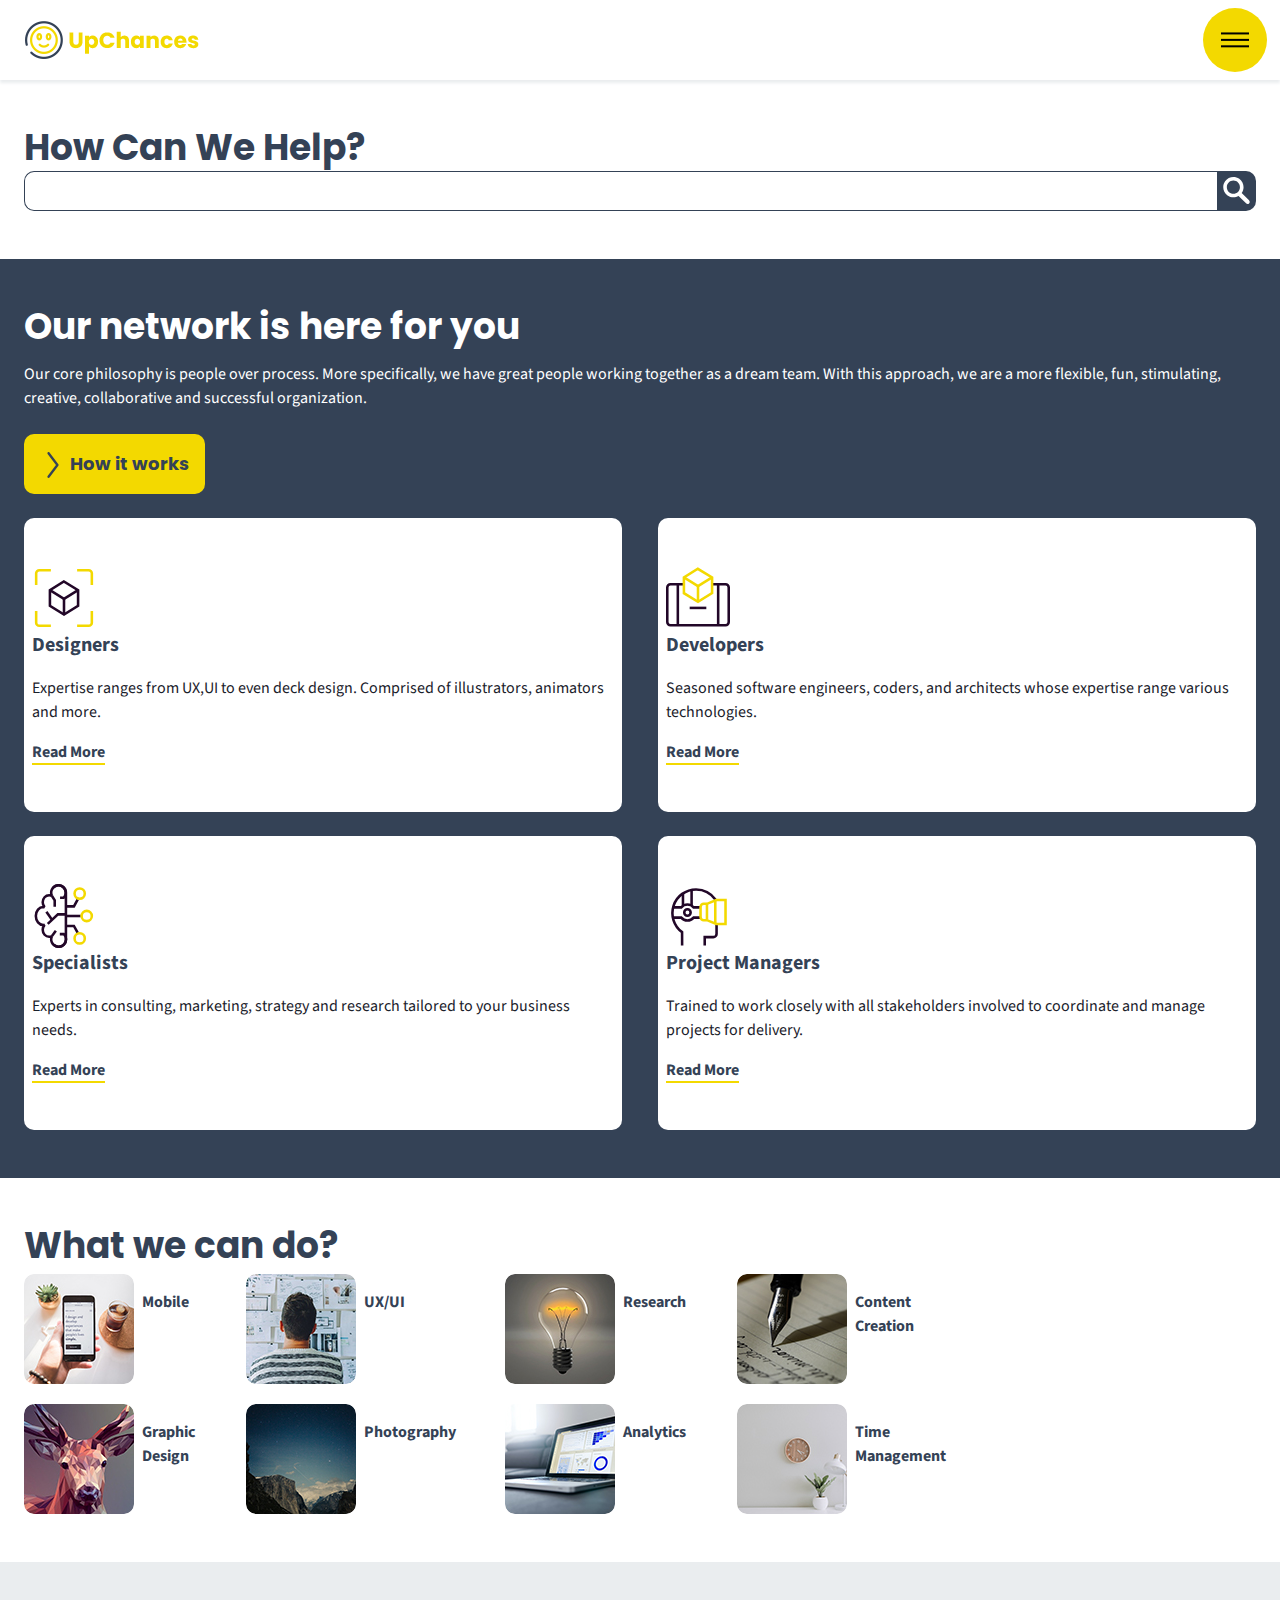
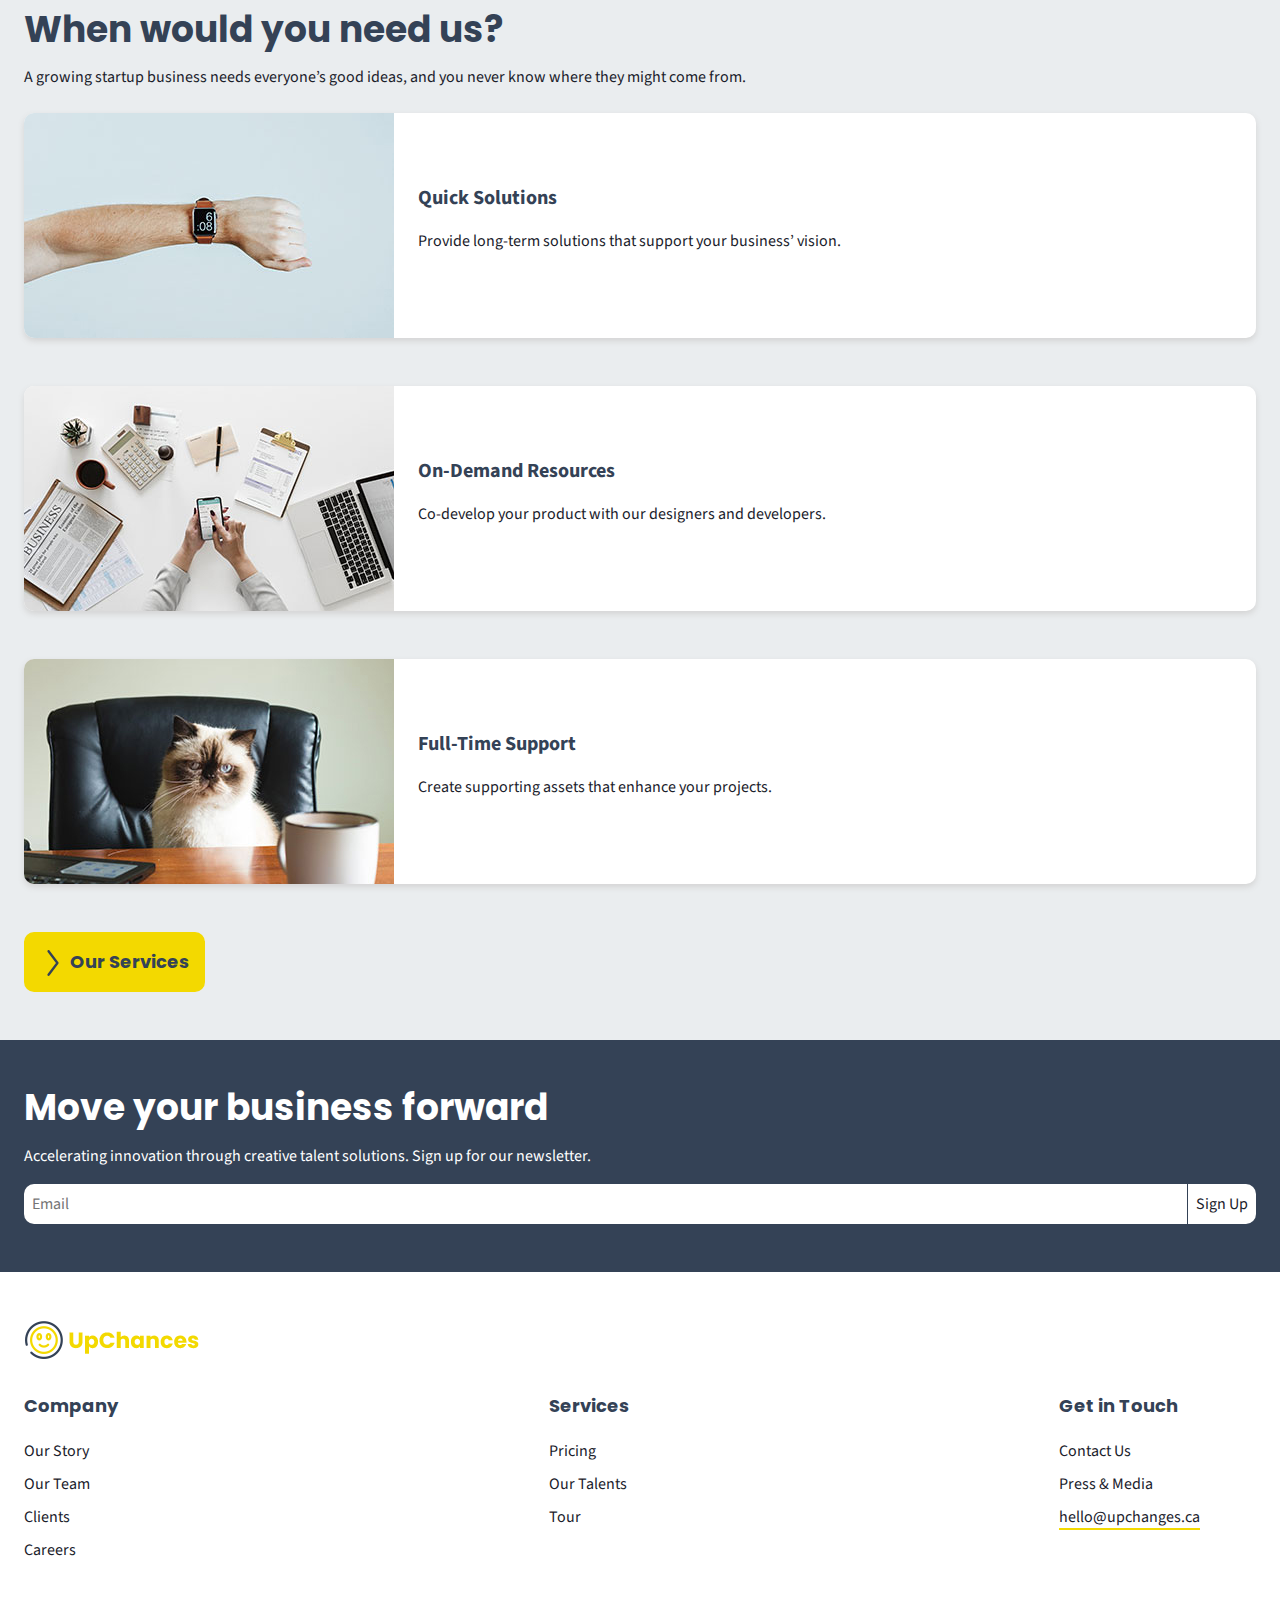
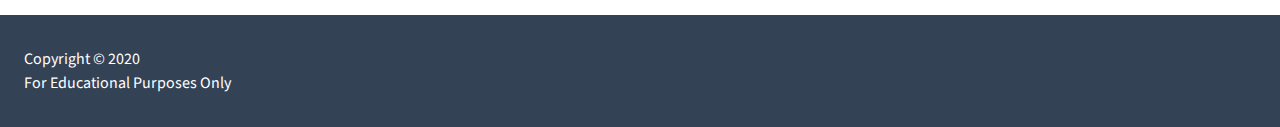
==== commit e5e4a377: "index.html medium screen 750px" ====
--- a/index.html
+++ b/index.html
@@ -311,8 +311,7 @@
             <form class="sign-up-form" action="#" method="POST">
                 <label class="sr-only" for="email">Email</label>
                 <input type="email" id="email" placeholder="Email">
-                <button class="sign-up-btn">Sign Up</button>
-                <!-- <input type="button" value="Sign Up"> -->
+                <button class="sign-up-btn" type="submit" >Sign Up</button>
             </form>
         </div>
     </section>
@@ -322,36 +321,39 @@
             <!-- <div class="inner-container"> -->
                 <h3 class="sr-only">UpChances</h3>
                 <a href="index.html"><img src="img/logo.png" alt="UpChances Company logo"></a>
-                <div class="footer-nav">
-                    <nav>
-                        <h4>Company</h4>
-                        <ul class="nav-items">
-                            <li>Our Story</li>
-                            <li>Our Team</li>
-                            <li>Clients</li>
-                            <li>Careers</li>
-                        </ul>
-                    </nav>
-                </div>
-                <div class="footer-nav">
-                    <nav>
-                        <h4>Services</h4>
-                        <ul class="nav-items">
-                            <li>Pricing</li>
-                            <li>Our Talents</li>
-                            <li>Tour</li>
-                        </ul>
-                    </nav>
-                </div>
-                <div class="footer-nav">
-                    <nav>
-                        <h4>Get in Touch</h4>
-                        <ul class="nav-items">
-                            <li>Contact Us</li>
-                            <li>Press & Media</li>
-                            <li class="company-email"><a href="#">hello@upchanges.ca</a></li>
-                        </ul>
-                    </nav>
+                <div class="wrapper">
+
+                    <div class="footer-nav">
+                        <nav>
+                            <h4>Company</h4>
+                            <ul class="nav-items">
+                                <li>Our Story</li>
+                                <li>Our Team</li>
+                                <li>Clients</li>
+                                <li>Careers</li>
+                            </ul>
+                        </nav>
+                    </div>
+                    <div class="footer-nav">
+                        <nav>
+                            <h4>Services</h4>
+                            <ul class="nav-items">
+                                <li>Pricing</li>
+                                <li>Our Talents</li>
+                                <li>Tour</li>
+                            </ul>
+                        </nav>
+                    </div>
+                    <div class="footer-nav">
+                        <nav>
+                            <h4>Get in Touch</h4>
+                            <ul class="nav-items">
+                                <li>Contact Us</li>
+                                <li>Press & Media</li>
+                                <li class="company-email"><a href="#">hello@upchanges.ca</a></li>
+                            </ul>
+                        </nav>
+                    </div>
                 </div>
             <!-- </div> -->
         </section>
--- a/css/styles.css
+++ b/css/styles.css
@@ -37,7 +37,7 @@
   font-size: 1.25rem;
   font-weight: bold;
 }
-h4{
+h4 {
   font-family: "Poppins", sans-serif;
   font-size: 18px;
   font-weight: bold;
@@ -49,6 +49,12 @@
 }
 
 /* Header */
+header {
+  background-color: white;
+  position: sticky;
+  position: -webkit-sticky;
+  top: 0;
+}
 .hamburger-btn {
   background-color: var(--yellow);
   border-radius: 50%;
@@ -179,10 +185,9 @@
 .row {
   display: flex;
   overflow: scroll;
-  scrollbar-width: none; 
- 
-}
-.row::-webkit-scrollbar{
+  scrollbar-width: none;
+}
+.row::-webkit-scrollbar {
   background: transparent;
   width: 0;
 }
@@ -231,6 +236,7 @@
 }
 .card img {
   border-radius: 10px 10px 0 0;
+  width: 100%;
 }
 .card-body {
   padding: 1.2rem 0.5rem 0.5rem;
@@ -254,12 +260,11 @@
 .sign-up-form input {
   border: none;
   border-right: 1px solid var(--navy);
-  width: auto;
 }
 .sign-up-btn {
   border: none;
   background-color: white;
-  width: 4.25rem;
+  min-width: 4.25rem;
   height: 2.5rem;
   border-radius: 0 10px 10px 0;
   cursor: pointer;
@@ -267,27 +272,72 @@
 }
 
 /* Footer */
-.footer-body{
+.footer-body {
   padding: 3rem 1.5rem;
 }
-.footer-nav{
+.footer-nav {
   margin: 2rem 0;
 }
 .nav-items {
   line-height: 33px;
 }
-.company-email a{
+.company-email a {
   text-decoration: none;
-  color:var(--offBlack);
+  color: var(--offBlack);
   border-bottom: 2px solid var(--yellow);
 }
-.copyright{
+.copyright {
   background-color: var(--navy);
   color: white;
 }
-.copyright p{
+.copyright p {
   padding: 0;
 }
-footer .inner-container{
+footer .inner-container {
   padding: 2rem 1.5rem;
-}+}
+
+/* Media Queries */
+
+@media only screen and (min-width: 750px) {
+  /* Articles */
+  .articles {
+    background-color: var(--navy);
+    border-radius: none;
+    display: flex;
+    flex-wrap: wrap;
+    justify-content: space-between;
+  }
+  article {
+    background-color: white;
+    border-radius: 10px;
+    padding-bottom: 3rem;
+    flex: 0 0 48.5%;
+    /* width: 48.29%; */
+  }
+
+  article:nth-of-type(1),
+  article:nth-of-type(2) {
+    margin-bottom: 1.5rem;
+  }
+
+  /* Cards */
+  .card {
+    display: flex;
+    align-items: center;
+  }
+
+  .card img {
+    border-radius: 10px 0 0 10px;
+  }
+  .card-body {
+    padding: 1.5rem;
+  }
+  .wrapper {
+    display: flex;
+    justify-content: space-between;
+  }
+  .footer-nav {
+    margin: 2rem 3.5rem 0 0;
+  }
+}
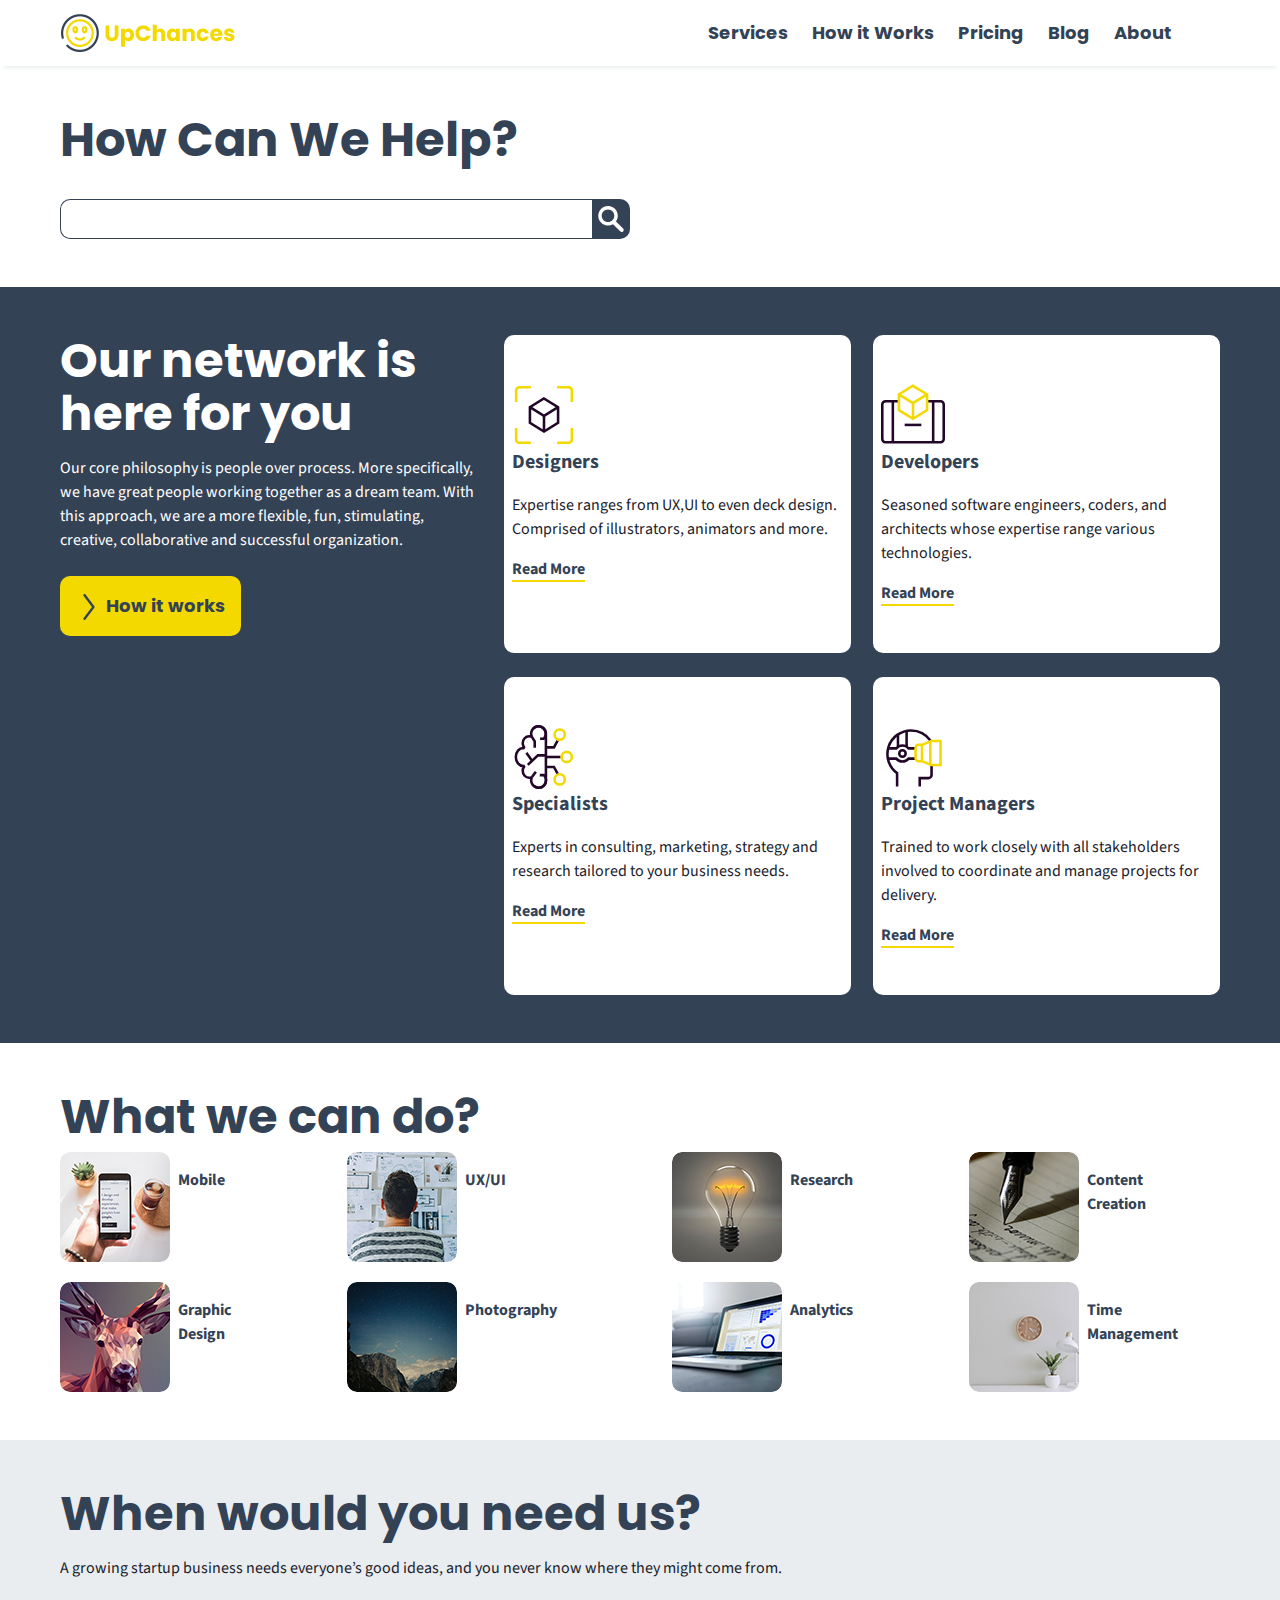
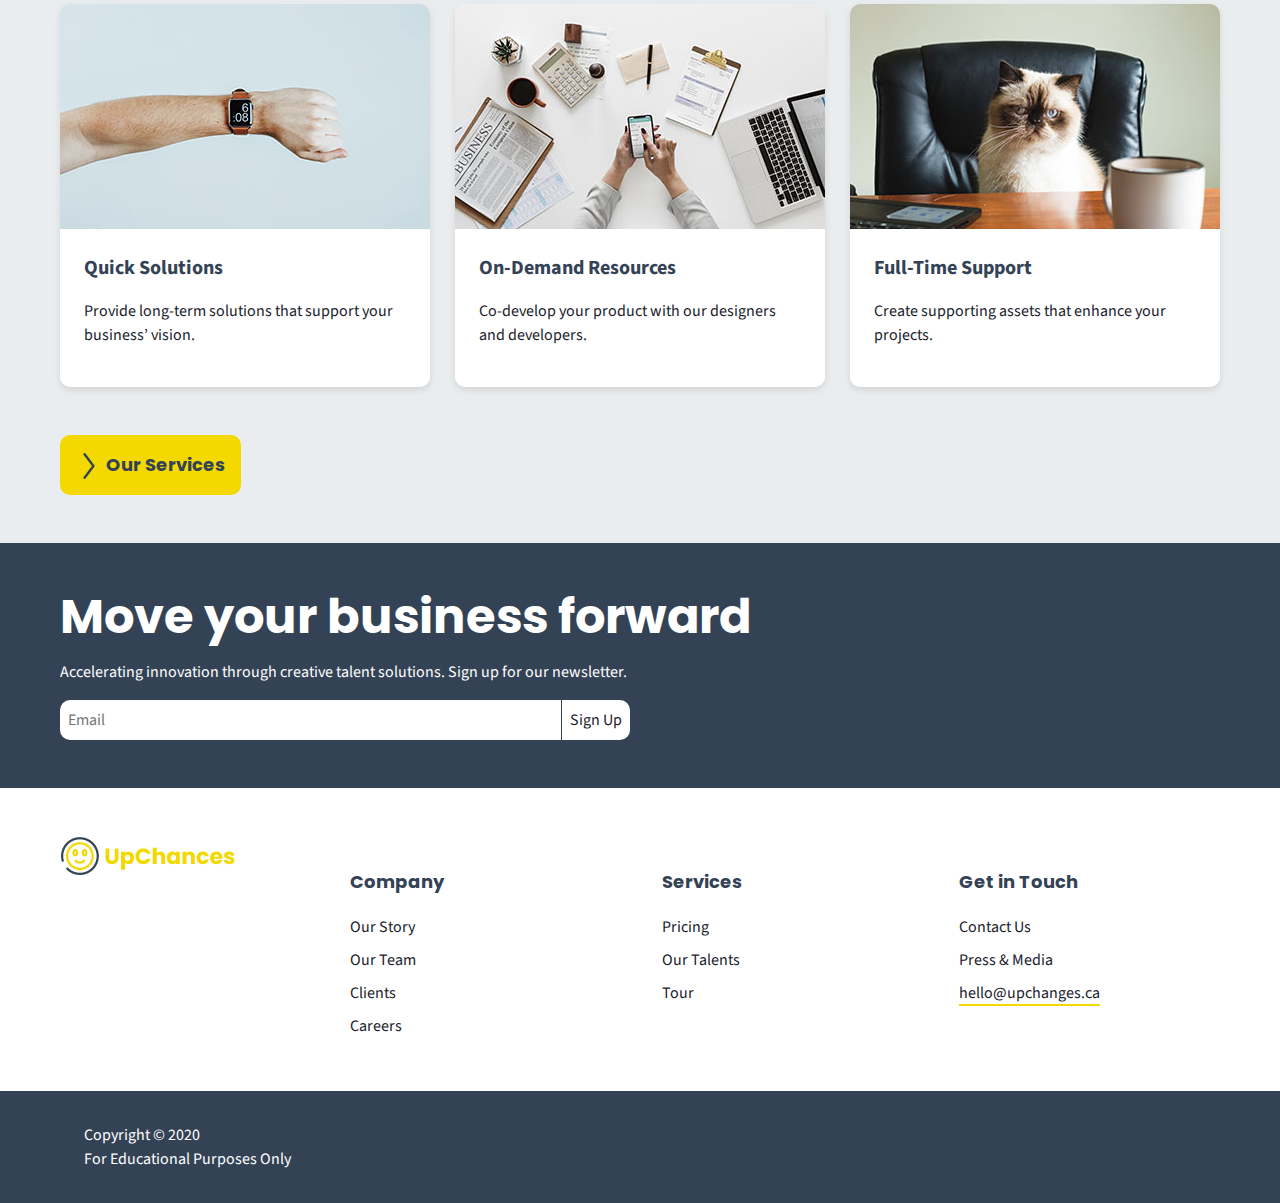
==== commit fcb5a2f8: "Index.html large screen 1240px" ====
--- a/index.html
+++ b/index.html
@@ -20,39 +20,42 @@
 
 <body>
     <header>
-        <div class="flex">
-            <div class="company-logo">
-                <h1 class="sr-only">UpChances</h1>
-                <a href="index.html"><img src="img/logo.png" alt="UpChances Company logo"></a>
-            </div>
-            <button class="hamburger-btn">
-                <svg viewBox="0 0 100 100" width="28" height="28">
-                    <rect y="23" width="100" height="7.15"></rect>
-                    <rect y="46" width="100" height="7.15"></rect>
-                    <rect y="69" width="100" height="7.15"></rect>
-                </svg>
-            </button>
-        </div>
-        <div class="toggle-nav">
-            <nav>
-                <ul class="menu">
-                    <li>
-                        <a href="#">Services</a>
-                    </li>
-                    <li>
-                        <a href="#">How it Works</a>
-                    </li>
-                    <li>
-                        <a href="#">Pricing</a>
-                    </li>
-                    <li>
-                        <a href="#">Blog</a>
-                    </li>
-                    <li>
-                        <a href="#">About</a>
-                    </li>
-                </ul>
-            </nav>
+        <div class="inner-container">
+
+            <div class="flex">
+                <div class="company-logo">
+                    <h1 class="sr-only">UpChances</h1>
+                    <a href="index.html"><img src="img/logo.png" alt="UpChances Company logo"></a>
+                </div>
+                <button class="hamburger-btn">
+                    <svg viewBox="0 0 100 100" width="28" height="28">
+                        <rect y="23" width="100" height="7.15"></rect>
+                        <rect y="46" width="100" height="7.15"></rect>
+                        <rect y="69" width="100" height="7.15"></rect>
+                    </svg>
+                </button>
+            </div>
+            <div class="toggle-nav">
+                <nav>
+                    <ul class="menu">
+                        <li>
+                            <a href="#">Services</a>
+                        </li>
+                        <li>
+                            <a href="#">How it Works</a>
+                        </li>
+                        <li>
+                            <a href="#">Pricing</a>
+                        </li>
+                        <li>
+                            <a href="#">Blog</a>
+                        </li>
+                        <li>
+                            <a href="#">About</a>
+                        </li>
+                    </ul>
+                </nav>
+            </div>
         </div>
     </header>
 
--- a/css/styles.css
+++ b/css/styles.css
@@ -15,7 +15,7 @@
 }
 
 .inner-container {
-  margin: 0 auto;
+  /* margin: 0 auto; */
   padding: 3rem 1.5rem;
 }
 .flex {
@@ -54,6 +54,9 @@
   position: sticky;
   position: -webkit-sticky;
   top: 0;
+}
+header .inner-container{
+  padding:0;
 }
 .hamburger-btn {
   background-color: var(--yellow);
@@ -68,9 +71,11 @@
   display: inline-block;
   vertical-align: middle;
 }
+header {
+  box-shadow: 0px 6px 4px -4px var(--bgGrey);
+}
 header div.flex {
   padding: 0.5rem 0.8125rem 0.5rem 1.5rem;
-  box-shadow: 0px 3px 3px 0px var(--bgGrey);
 }
 header nav li {
   border-bottom: 1px solid var(--borderGrey);
@@ -186,6 +191,7 @@
   display: flex;
   overflow: scroll;
   scrollbar-width: none;
+  width: 100%;
 }
 .row::-webkit-scrollbar {
   background: transparent;
@@ -193,7 +199,8 @@
 }
 
 .row:first-of-type {
-  margin: 0.5rem 0 1.25rem;
+  margin-top: 0.5rem;
+  margin-bottom:1.25rem;
 }
 .row div {
   display: flex;
@@ -300,6 +307,13 @@
 /* Media Queries */
 
 @media only screen and (min-width: 750px) {
+  h2 {
+    font-size: 48px;
+    line-height: 52.8px;
+  }
+  .search form {
+    margin-top: 2rem;
+  }
   /* Articles */
   .articles {
     background-color: var(--navy);
@@ -313,7 +327,6 @@
     border-radius: 10px;
     padding-bottom: 3rem;
     flex: 0 0 48.5%;
-    /* width: 48.29%; */
   }
 
   article:nth-of-type(1),
@@ -326,13 +339,16 @@
     display: flex;
     align-items: center;
   }
-
   .card img {
     border-radius: 10px 0 0 10px;
+    min-width: 370px;
+    height: 100%;
   }
   .card-body {
     padding: 1.5rem;
   }
+
+  /* Footer */
   .wrapper {
     display: flex;
     justify-content: space-between;
@@ -341,3 +357,101 @@
     margin: 2rem 3.5rem 0 0;
   }
 }
+
+@media only screen and (min-width: 1240px) {
+  .inner-container,
+  .what-we-do,
+  .footer-body {
+    width: 1160px;
+    margin: 0 auto;
+    padding: 3rem 0;
+  }
+
+  .hamburger-btn {
+    visibility: hidden;
+    opacity: 0;
+  }
+  header .inner-container {
+    display: flex;
+    align-items: center;
+    justify-content: space-between;
+    padding: 0;
+  }
+  header div.flex{
+    padding:0;
+  }
+
+  .toggle-nav {
+    position: static;
+    max-height: initial;
+    width: auto;
+    background-color: white;
+  }
+  .menu {
+    display: flex;
+    border: none;
+    background-color: white;
+  }
+  .menu li {
+    border: none;
+  }
+  header nav {
+    border: none;
+    margin: 1.5rem 3rem;
+  }
+  .menu li a {
+    font-size: 18px;
+    line-height: 1;
+  }
+  .search form,
+  .sign-up-form {
+    width: 570px;
+  }
+  /* Gallery */
+  .gallery .row{
+    width: 100%;
+    justify-content: space-between;
+  }
+  
+
+  /* Network */
+  .network .inner-container {
+    display: flex;
+    justify-content: space-between;
+  }
+  .philosophy {
+    padding-right: 1.5rem;
+  }
+  .gallery .row {
+    overflow: unset;
+  }
+
+  /* Need Us */
+  .cards {
+    display: flex;
+    justify-content: space-between;
+  }
+  .card{
+    max-width:370px;
+    flex-flow: column;
+    
+  }
+  .card img{
+    border-radius: 10px 10px 0 0 ;
+  }
+
+  /* Footer */
+  .footer-body{
+    display: flex;
+    justify-content: space-between;
+  }
+  .footer-body a {
+    flex: 1 1 25%;
+  }
+  .footer-nav{
+    margin-right: 7.5rem;
+  }
+  .wrapper{
+    flex: 1 1 75%;
+  }
+}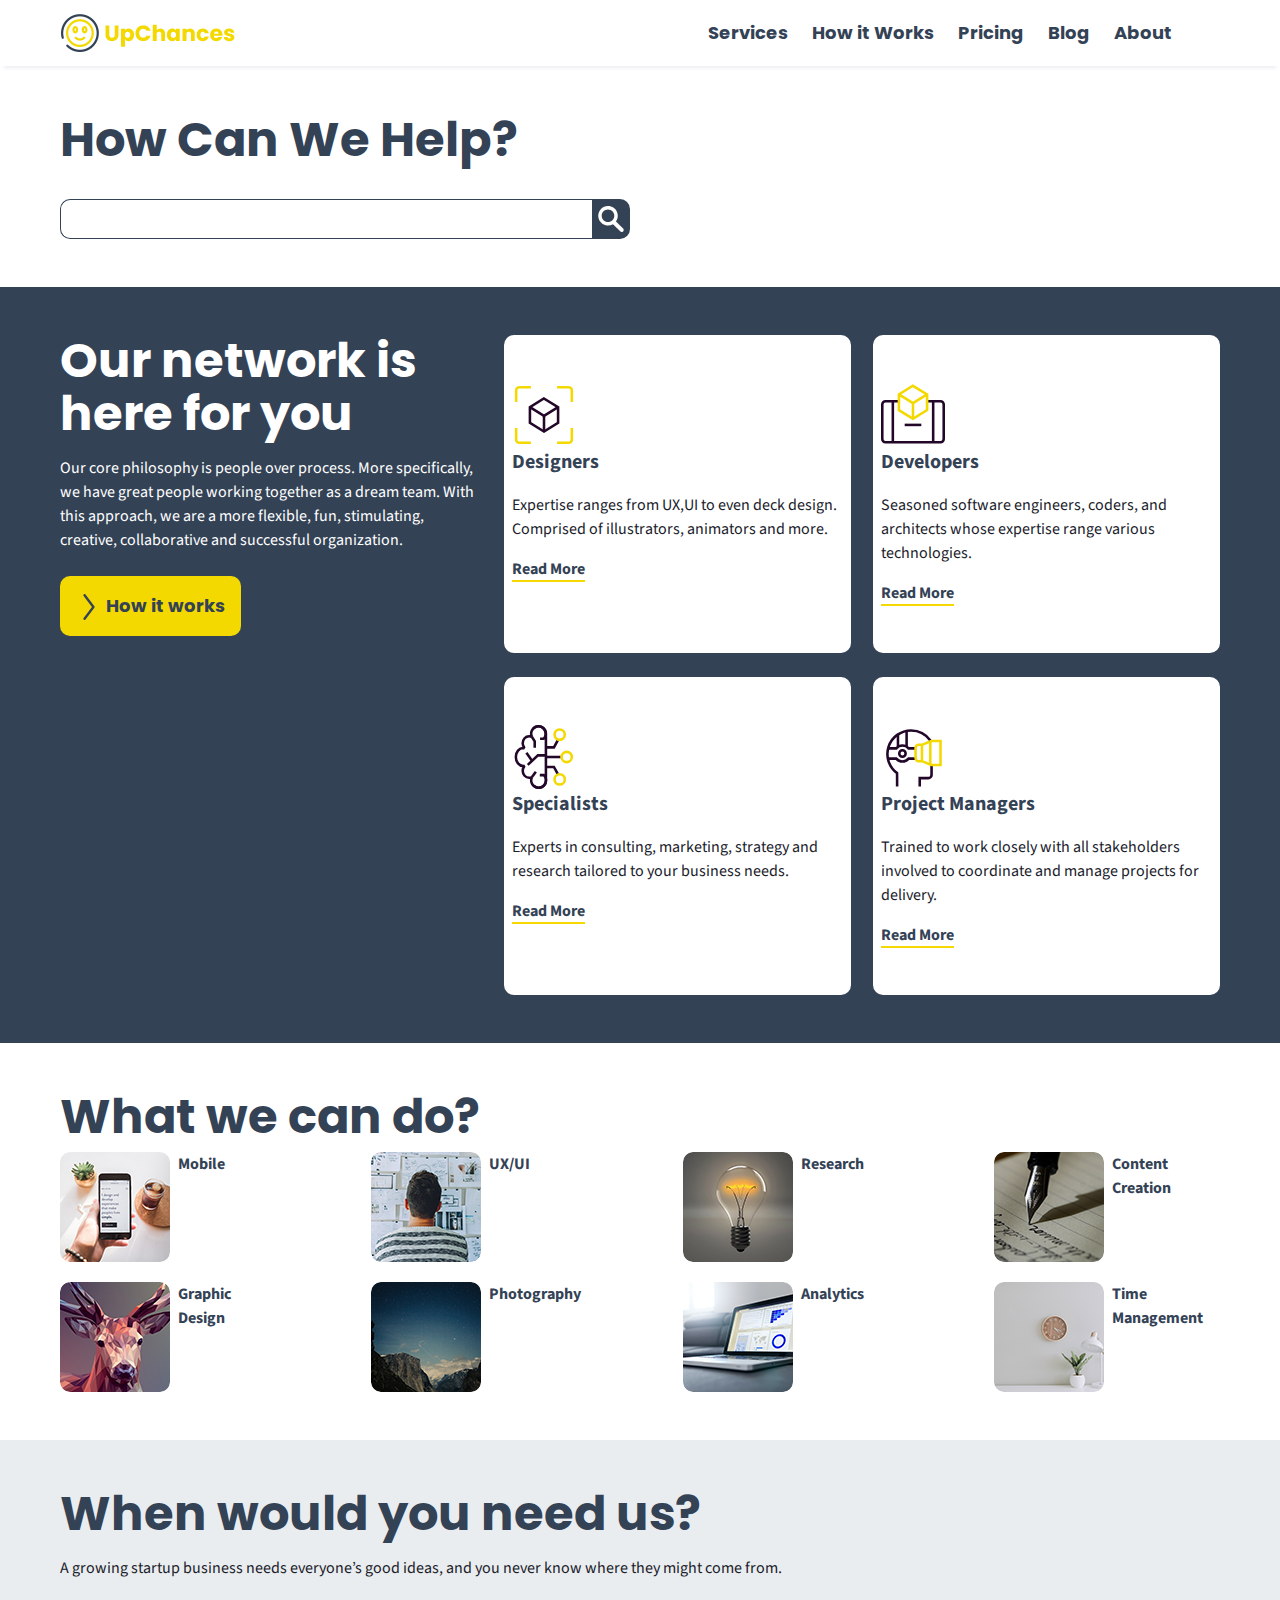
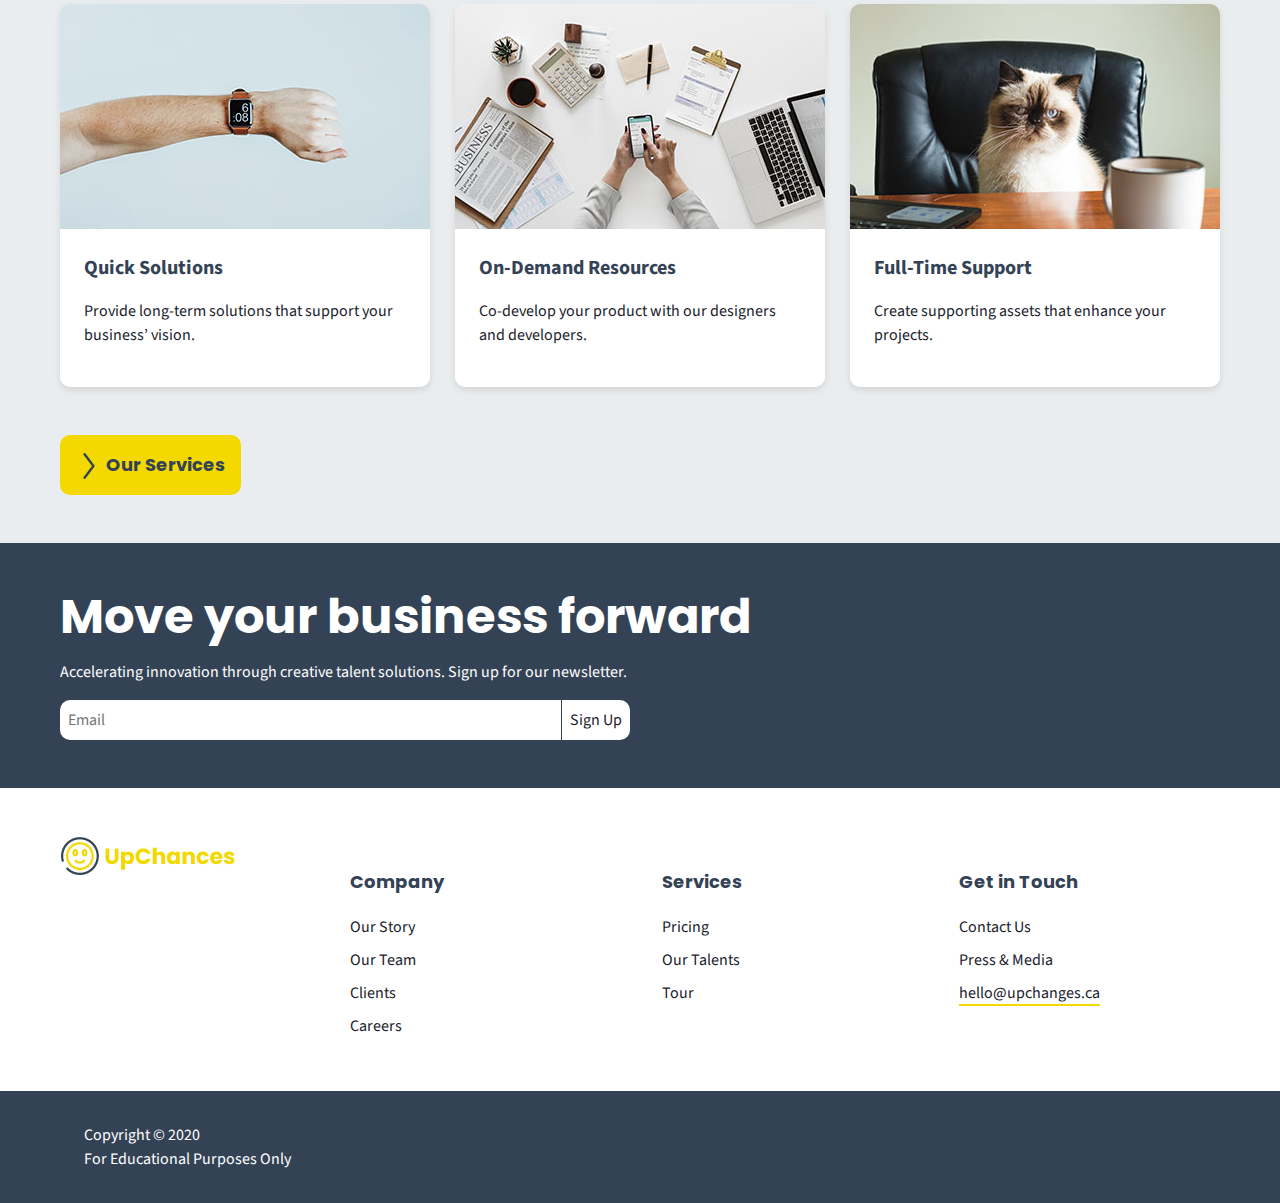
==== commit d345529a: "Form page medium and large screens styling" ====
--- a/index.html
+++ b/index.html
@@ -63,7 +63,7 @@
         <div class="inner-container">
             <div class="search">
                 <h2>How Can We Help?</h2>
-                <form class="flex" action="#" method="GET" role="search">
+                <form  action="#" method="GET" role="search">
                     <label class="sr-only" for="search">How Can We Help?</label>
                     <input type="text" id="search">
                     <button class="magnifying-glass"><img src="img/magnifying-glass.svg"
@@ -87,7 +87,7 @@
                             <svg version="1.1" xmlns="http://www.w3.org/2000/svg" xmlns:xlink="http://www.w3.org/1999/xlink"
                                 x="0px" y="0px" viewBox="0 0 330.002 330.002" style="enable-background:new 0 0 330.002 330.002;"
                                 xml:space="preserve">
-                                <path id="XMLID_226_" d="M233.252,155.997L120.752,6.001c-4.972-6.628-14.372-7.97-21-3c-6.628,4.971-7.971,14.373-3,21
+                                <path d="M233.252,155.997L120.752,6.001c-4.972-6.628-14.372-7.97-21-3c-6.628,4.971-7.971,14.373-3,21
             l105.75,140.997L96.752,306.001c-4.971,6.627-3.627,16.03,3,21c2.698,2.024,5.856,3.001,8.988,3.001
             c4.561,0,9.065-2.072,12.012-6.001l112.5-150.004C237.252,168.664,237.252,161.33,233.252,155.997z" />
                             </svg>
@@ -215,7 +215,6 @@
             <h2>What we can do?</h2>
             <div class="gallery">
                 <div class="row">
-
                     <div>
                         <img src="img/mobile.jpg" alt="Mobile Phone">
                         <p>Mobile</p>
@@ -297,7 +296,7 @@
                     <svg version="1.1" xmlns="http://www.w3.org/2000/svg" xmlns:xlink="http://www.w3.org/1999/xlink"
                         x="0px" y="0px" viewBox="0 0 330.002 330.002" style="enable-background:new 0 0 330.002 330.002;"
                         xml:space="preserve">
-                        <path id="XMLID_226_" d="M233.252,155.997L120.752,6.001c-4.972-6.628-14.372-7.97-21-3c-6.628,4.971-7.971,14.373-3,21
+                        <path d="M233.252,155.997L120.752,6.001c-4.972-6.628-14.372-7.97-21-3c-6.628,4.971-7.971,14.373-3,21
     l105.75,140.997L96.752,306.001c-4.971,6.627-3.627,16.03,3,21c2.698,2.024,5.856,3.001,8.988,3.001
     c4.561,0,9.065-2.072,12.012-6.001l112.5-150.004C237.252,168.664,237.252,161.33,233.252,155.997z" />
                     </svg>
@@ -321,7 +320,6 @@
 
     <footer>
         <section class="footer-body">
-            <!-- <div class="inner-container"> -->
                 <h3 class="sr-only">UpChances</h3>
                 <a href="index.html"><img src="img/logo.png" alt="UpChances Company logo"></a>
                 <div class="wrapper">
@@ -358,7 +356,6 @@
                         </nav>
                     </div>
                 </div>
-            <!-- </div> -->
         </section>
         <div class="copyright">
             <div class="inner-container">
--- a/css/styles.css
+++ b/css/styles.css
@@ -55,8 +55,8 @@
   position: -webkit-sticky;
   top: 0;
 }
-header .inner-container{
-  padding:0;
+header .inner-container {
+  padding: 0;
 }
 .hamburger-btn {
   background-color: var(--yellow);
@@ -128,7 +128,8 @@
   cursor: pointer;
 }
 .search form {
-  margin-top: 3px;
+  margin-top: 6px;
+  display: flex;
 }
 
 /* Section Network */
@@ -197,30 +198,19 @@
   background: transparent;
   width: 0;
 }
-
 .row:first-of-type {
   margin-top: 0.5rem;
-  margin-bottom:1.25rem;
+  margin-bottom: 1.25rem;
 }
 .row div {
   display: flex;
-  margin-right: 1.5rem;
-}
-.row div:first-of-type {
-  flex: 0 0 198px;
-}
-.row div:nth-of-type(2) {
-  flex: 0 0 235px;
-}
-.row div:nth-of-type(3) {
-  flex: 0 0 208px;
-}
-.row div:nth-of-type(4) {
-  flex: 0 0 227px;
+  margin-right: 1rem;
+  flex: 0 0 210px;
 }
 .row div p {
   color: var(--navy);
   font-weight: bold;
+  padding: 0;
 }
 .row div img {
   border-radius: 10px;
@@ -304,6 +294,65 @@
   padding: 2rem 1.5rem;
 }
 
+/*  Form page*/
+.step {
+  padding: 1rem 0;
+}
+.form form {
+  background-color: var(--navy);
+}
+.form .inner-container {
+  padding-top: 0.5rem;
+}
+.form .form-title {
+  padding: 3rem 0;
+  background-image: url(../img/form-bg-sm.jpg);
+  background-repeat: no-repeat;
+  background-attachment: fixed;
+  background-position: top center;
+  background-size: cover;
+}
+
+.form form {
+  color: white;
+}
+.form form label {
+  font-weight: bold;
+}
+.input-group {
+  margin-top: 1.5rem;
+}
+.form form input,
+.form textarea {
+  border-radius: 10px;
+  margin-top: 0.25rem;
+  border: 1px solid var(--borderGrey);
+}
+.input-group span {
+  color: red;
+}
+.form textarea {
+  width: 100%;
+  resize: vertical;
+  min-height: 350px;
+  padding: 0.5rem;
+}
+.form button {
+  color: var(--navy);
+  background-color: var(--yellow);
+  padding: 1rem 1.5rem 1rem 3.5rem;
+  border-radius: 10px;
+  font-family: "Poppins", sans-serif;
+  font-weight: bold;
+  font-size: 18px;
+  background-image: url(../img/arrow.svg);
+  background-size: 26px;
+  background-repeat: no-repeat;
+  background-position: 1.5rem center;
+  border: 1px solid var(--yellow);
+  margin-top: 1.5rem;
+}
+
 /* Media Queries */
 
 @media only screen and (min-width: 750px) {
@@ -356,8 +405,37 @@
   .footer-nav {
     margin: 2rem 3.5rem 0 0;
   }
-}
-
+
+  /* Form Page  */
+  .how-it-works {
+    height: 425px;
+  }
+  .steps {
+    display: flex;
+    flex-flow: column wrap;
+    height: 18rem;
+    justify-content: flex-start;
+    align-content: space-between;
+  }
+  .step {
+    width: 45%;
+  }
+  .form .form-title {
+    background-image: url(../img/form-bg-md.jpg);
+  }
+
+  .input-groups {
+    display: flex;
+    flex-wrap: wrap;
+    justify-content: space-between;
+  }
+  .input-group {
+    flex: 0 0 48%;
+  }
+  .form textarea {
+    min-height: 174px;
+  }
+}
 @media only screen and (min-width: 1240px) {
   .inner-container,
   .what-we-do,
@@ -377,8 +455,8 @@
     justify-content: space-between;
     padding: 0;
   }
-  header div.flex{
-    padding:0;
+  header div.flex {
+    padding: 0;
   }
 
   .toggle-nav {
@@ -408,11 +486,10 @@
     width: 570px;
   }
   /* Gallery */
-  .gallery .row{
+  .gallery .row {
     width: 100%;
     justify-content: space-between;
   }
-  
 
   /* Network */
   .network .inner-container {
@@ -431,27 +508,48 @@
     display: flex;
     justify-content: space-between;
   }
-  .card{
-    max-width:370px;
+  .card {
+    max-width: 370px;
     flex-flow: column;
-    
-  }
-  .card img{
-    border-radius: 10px 10px 0 0 ;
+  }
+  .card img {
+    border-radius: 10px 10px 0 0;
   }
 
   /* Footer */
-  .footer-body{
+  .footer-body {
     display: flex;
     justify-content: space-between;
   }
   .footer-body a {
     flex: 1 1 25%;
   }
-  .footer-nav{
+  .footer-nav {
     margin-right: 7.5rem;
   }
-  .wrapper{
+  .wrapper {
     flex: 1 1 75%;
   }
-}+
+  /* Form Page */
+  .steps {
+    flex-direction: row;
+    flex-wrap: nowrap;
+    height: fit-content;
+  }
+  .how-it-works {
+    height: fit-content;
+  }
+
+  .step {
+    margin-right: 1.5rem;
+  }
+  .form textarea {
+    display: block;
+    width: 48%;
+    min-height: 226px;
+  }
+  .form .form-title {
+    background-image: url(../img/form-bg-lg.jpg);
+  }
+}
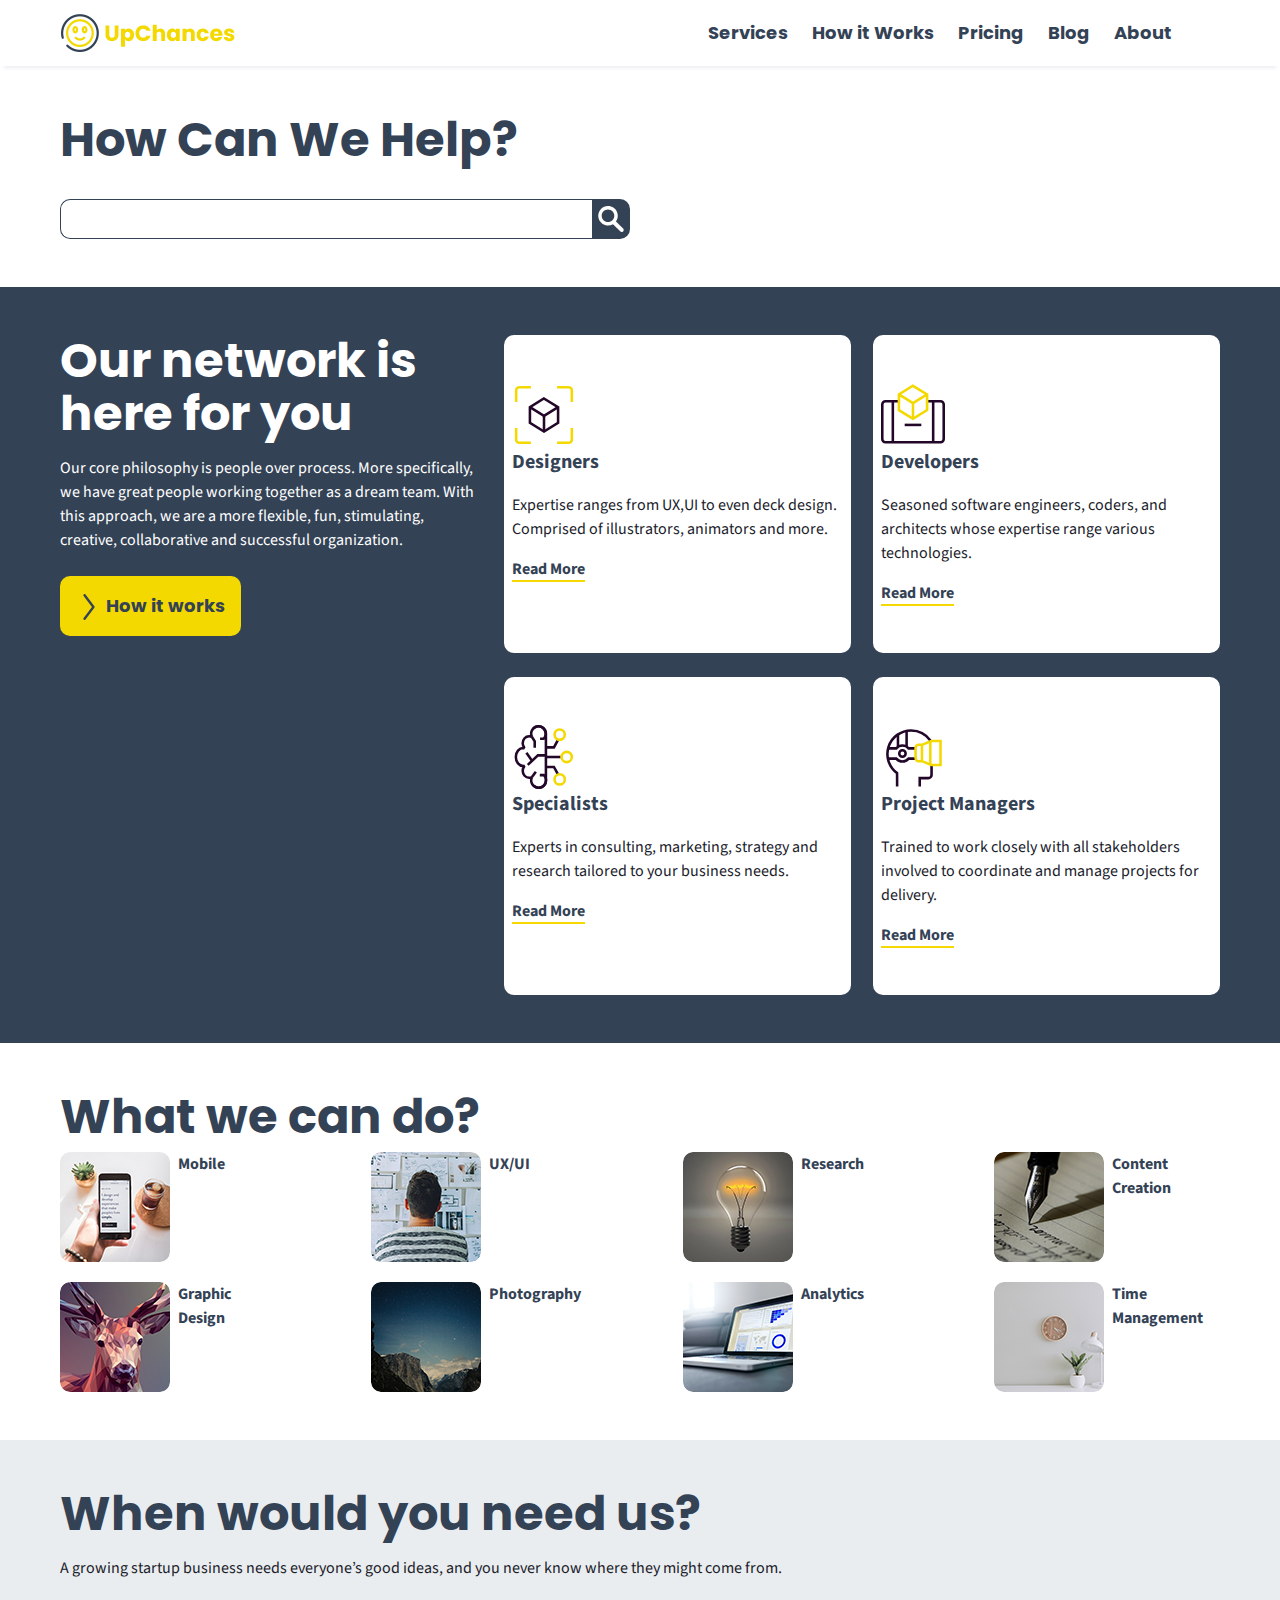
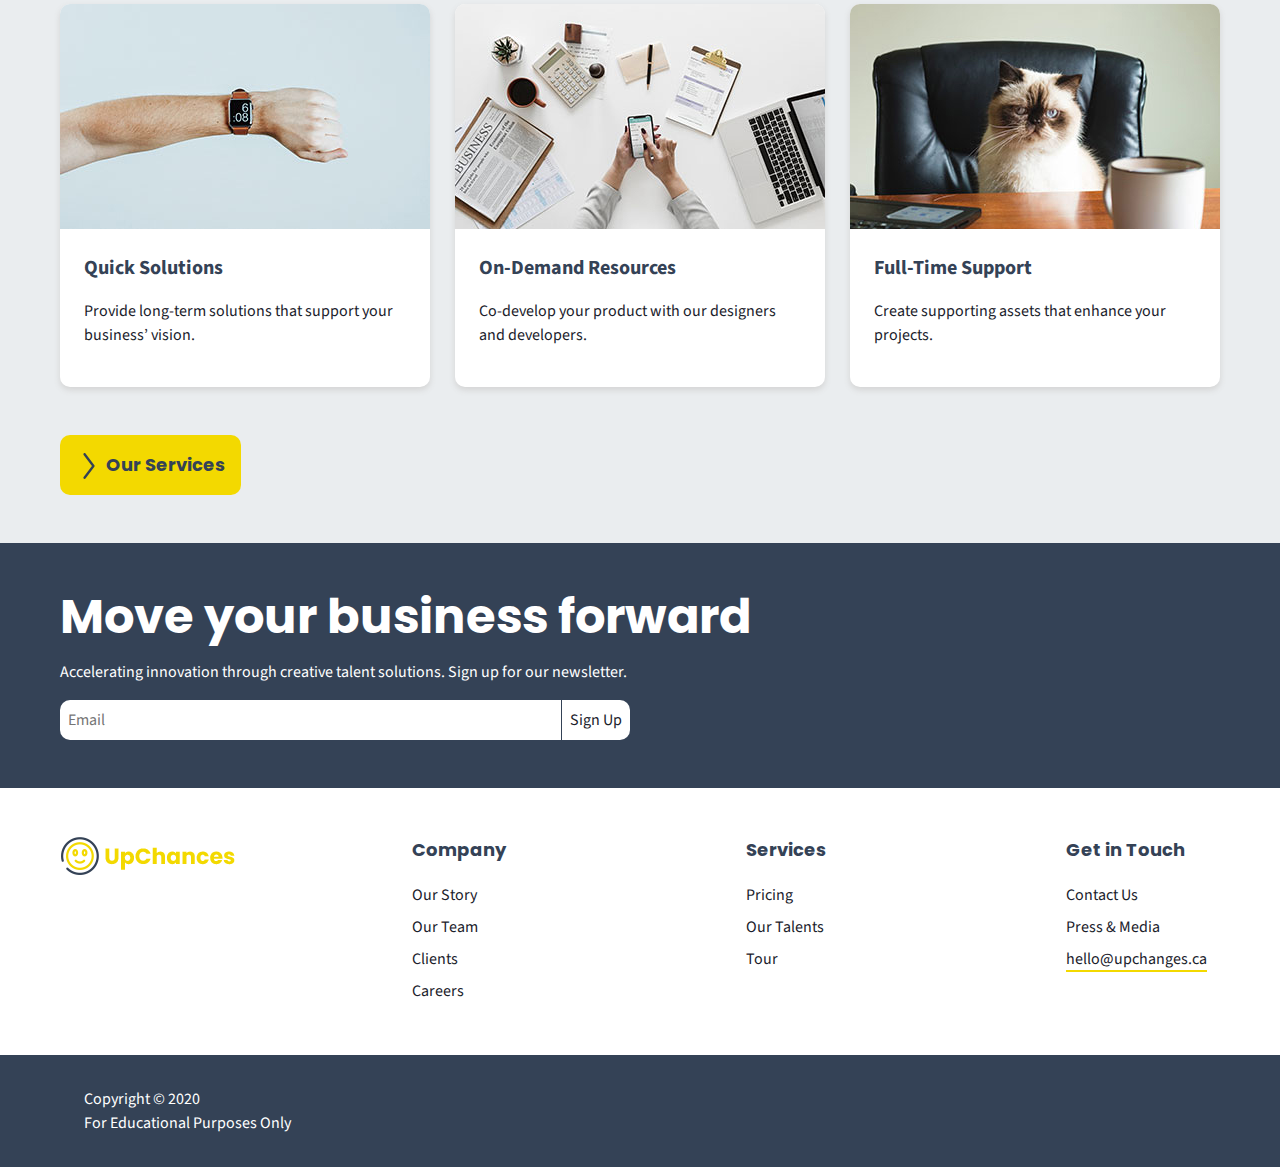
==== commit c4d5b0de: "translated px to rems, organized imgs, input validation" ====
--- a/index.html
+++ b/index.html
@@ -12,16 +12,13 @@
     <link rel="stylesheet" href="css/styles.css">
 
     <link rel="preconnect" href="https://fonts.gstatic.com">
-    <link
-        href="https://fonts.googleapis.com/css2?family=Poppins:wght@400;700&family=Source+Sans+Pro:wght@400;700&display=swap"
-        rel="stylesheet">
+    <link href="https://fonts.googleapis.com/css2?family=Poppins:wght@400;700&family=Source+Sans+Pro:wght@400;700&display=swap"rel="stylesheet">
 
 </head>
 
 <body>
     <header>
         <div class="inner-container">
-
             <div class="flex">
                 <div class="company-logo">
                     <h1 class="sr-only">UpChances</h1>
@@ -65,9 +62,8 @@
                 <h2>How Can We Help?</h2>
                 <form  action="#" method="GET" role="search">
                     <label class="sr-only" for="search">How Can We Help?</label>
-                    <input type="text" id="search">
-                    <button class="magnifying-glass"><img src="img/magnifying-glass.svg"
-                            alt="magnifying glass"></button>
+                    <input type="search" id="search">
+                    <button class="magnifying-glass"><img src="img/home-page/search/magnifying-glass.svg" alt="magnifying glass"></button>
                 </form>
             </div>
         </div>
@@ -82,18 +78,12 @@
                     dream team. With this approach, we are a more flexible, fun, stimulating, creative, collaborative
                     and
                     successful organization.</p>
-                    <div class="utility-button">
-                        <a href="#">
-                            <svg version="1.1" xmlns="http://www.w3.org/2000/svg" xmlns:xlink="http://www.w3.org/1999/xlink"
-                                x="0px" y="0px" viewBox="0 0 330.002 330.002" style="enable-background:new 0 0 330.002 330.002;"
-                                xml:space="preserve">
-                                <path d="M233.252,155.997L120.752,6.001c-4.972-6.628-14.372-7.97-21-3c-6.628,4.971-7.971,14.373-3,21
-            l105.75,140.997L96.752,306.001c-4.971,6.627-3.627,16.03,3,21c2.698,2.024,5.856,3.001,8.988,3.001
-            c4.561,0,9.065-2.072,12.012-6.001l112.5-150.004C237.252,168.664,237.252,161.33,233.252,155.997z" />
-                            </svg>
-                            How it works
-                        </a>
-                    </div>
+                <div class="utility-button">
+                    <a href="form.html">
+                        <svg version="1.1" xmlns="http://www.w3.org/2000/svg" xmlns:xlink="http://www.w3.org/1999/xlink" x="0px" y="0px" viewBox="0 0 330.002 330.002" style="enable-background:new 0 0 330.002 330.002;" xml:space="preserve"> <path d="M233.252,155.997L120.752,6.001c-4.972-6.628-14.372-7.97-21-3c-6.628,4.971-7.971,14.373-3,21 l105.75,140.997L96.752,306.001c-4.971,6.627-3.627,16.03,3,21c2.698,2.024,5.856,3.001,8.988,3.001 c4.561,0,9.065-2.072,12.012-6.001l112.5-150.004C237.252,168.664,237.252,161.33,233.252,155.997z" /></svg>
+                        How it works
+                    </a>
+                </div>
             </div>
             <div class="articles">
                 <article>
@@ -141,8 +131,7 @@
                             stroke-width="8" />
                     </svg>
                     <h3>Developers</h3>
-                    <p>Seasoned software engineers, coders, and architects whose expertise range various technologies.
-                    </p>
+                    <p>Seasoned software engineers, coders, and architects whose expertise range various technologies.</p>
                     <a href="#">Read More</a>
                 </article>
                 <article>
@@ -203,8 +192,7 @@
                             stroke-width="8" />
                     </svg>
                     <h3>Project Managers</h3>
-                    <p>Trained to work closely with all stakeholders involved to coordinate and manage projects for
-                        delivery.</p>
+                    <p>Trained to work closely with all stakeholders involved to coordinate and manage projects for delivery.</p>
                     <a href="#">Read More</a>
                 </article>
             </div>
@@ -216,38 +204,37 @@
             <div class="gallery">
                 <div class="row">
                     <div>
-                        <img src="img/mobile.jpg" alt="Mobile Phone">
+                        <img src="img/home-page/what-we-do/mobile.jpg" alt="Mobile Phone">
                         <p>Mobile</p>
                     </div>
                     <div>
-                        <img src="img/uxui.jpg" alt="Man looking at the desk">
+                        <img src="img/home-page/what-we-do/uxui.jpg" alt="Man looking at the desk">
                         <p>UX/UI</p>
                     </div>
                     <div>
-                        <img src="img/research.jpg" alt="Bulb">
+                        <img src="img/home-page/what-we-do/research.jpg" alt="Bulb">
                         <p>Research</p>
                     </div>
                     <div>
-                        <img src="img/writing.jpg" alt="Writing with pen on paper">
+                        <img src="img/home-page/what-we-do/writing.jpg" alt="Writing with pen on paper">
                         <p>Content Creation</p>
                     </div>
                 </div>
                 <div class="row">
-
-                    <div>
-                        <img src="img/graphic.jpg" alt="Graphic picture of a deer">
+                    <div>
+                        <img src="img/home-page/what-we-do/graphic.jpg" alt="Graphic picture of a deer">
                         <p>Graphic Design</p>
                     </div>
                     <div>
-                        <img src="img/photography.jpg" alt="Night sky in mountains">
+                        <img src="img/home-page/what-we-do/photography.jpg" alt="Night sky in mountains">
                         <p>Photography</p>
                     </div>
                     <div>
-                        <img src="img/analytics.jpg" alt="Laptop">
+                        <img src="img/home-page/what-we-do/analytics.jpg" alt="Laptop">
                         <p>Analytics</p>
                     </div>
                     <div>
-                        <img src="img/time.jpg" alt="Clock and a plant">
+                        <img src="img/home-page/what-we-do/time.jpg" alt="Clock and a plant">
                         <p>Time Management</p>
                     </div>
                 </div>
@@ -257,13 +244,12 @@
     <section class="need-us">
         <div class="inner-container">
             <h2>When would you need us?</h2>
-            <p>A growing startup business needs everyone’s good ideas, and you never know where they might come from.
-            </p>
+            <p>A growing startup business needs everyone’s good ideas, and you never know where they might come from.</p>
             <div class="cards">
                 <div class="card">
                     <picture>
-                        <source srcset="img/solutions-lg.jpg" media="(min-width: 750px)">
-                        <img src="img/solutions-sm.jpg" alt="Hand and a watch">
+                        <source srcset="img/home-page/need-us/solutions-lg.jpg" media="(min-width: 750px)">
+                        <img src="img/home-page/need-us/solutions-sm.jpg" alt="Hand and a watch">
                     </picture>
                     <div class="card-body">
                         <h3>Quick Solutions</h3>
@@ -272,8 +258,8 @@
                 </div>
                 <div class="card">
                     <picture>
-                        <source srcset="img/resources-lg.jpg" media="(min-width: 750px)">
-                        <img src="img/resources-sm.jpg" alt="Mobile phone in hands and gadgets">
+                        <source srcset="img/home-page/need-us/resources-lg.jpg" media="(min-width: 750px)">
+                        <img src="img/home-page/need-us/resources-sm.jpg" alt="Mobile phone in hands and gadgets">
                     </picture>
                     <div class="card-body">
                         <h3>On-Demand Resources</h3>
@@ -282,8 +268,8 @@
                 </div>
                 <div class="card">
                     <picture>
-                        <source srcset="img/support-lg.jpg" media="(min-width: 750px)">
-                        <img src="img/support-sm.jpg" alt="Cat in a chair">
+                        <source srcset="img/home-page/need-us/support-lg.jpg" media="(min-width: 750px)">
+                        <img src="img/home-page/need-us/support-sm.jpg" alt="Cat in a chair">
                     </picture>
                     <div class="card-body">
                         <h3>Full-Time Support</h3>
@@ -293,13 +279,7 @@
             </div>
             <div class="utility-button">
                 <a href="#">
-                    <svg version="1.1" xmlns="http://www.w3.org/2000/svg" xmlns:xlink="http://www.w3.org/1999/xlink"
-                        x="0px" y="0px" viewBox="0 0 330.002 330.002" style="enable-background:new 0 0 330.002 330.002;"
-                        xml:space="preserve">
-                        <path d="M233.252,155.997L120.752,6.001c-4.972-6.628-14.372-7.97-21-3c-6.628,4.971-7.971,14.373-3,21
-    l105.75,140.997L96.752,306.001c-4.971,6.627-3.627,16.03,3,21c2.698,2.024,5.856,3.001,8.988,3.001
-    c4.561,0,9.065-2.072,12.012-6.001l112.5-150.004C237.252,168.664,237.252,161.33,233.252,155.997z" />
-                    </svg>
+                    <svg version="1.1" xmlns="http://www.w3.org/2000/svg" xmlns:xlink="http://www.w3.org/1999/xlink" x="0px" y="0px" viewBox="0 0 330.002 330.002" style="enable-background:new 0 0 330.002 330.002;" xml:space="preserve"><path d="M233.252,155.997L120.752,6.001c-4.972-6.628-14.372-7.97-21-3c-6.628,4.971-7.971,14.373-3,21 l105.75,140.997L96.752,306.001c-4.971,6.627-3.627,16.03,3,21c2.698,2.024,5.856,3.001,8.988,3.001 c4.561,0,9.065-2.072,12.012-6.001l112.5-150.004C237.252,168.664,237.252,161.33,233.252,155.997z" /></svg>
                     Our Services
                 </a>
             </div>
@@ -323,7 +303,6 @@
                 <h3 class="sr-only">UpChances</h3>
                 <a href="index.html"><img src="img/logo.png" alt="UpChances Company logo"></a>
                 <div class="wrapper">
-
                     <div class="footer-nav">
                         <nav>
                             <h4>Company</h4>
--- a/css/styles.css
+++ b/css/styles.css
@@ -10,12 +10,11 @@
 body {
   background-color: #fff;
   font-family: "Source Sans Pro", sans-serif;
-  font-size: 16px;
+  font-size: 1rem;
   color: var(--offBlack);
 }
 
 .inner-container {
-  /* margin: 0 auto; */
   padding: 3rem 1.5rem;
 }
 .flex {
@@ -30,7 +29,7 @@
   font-size: 2.25rem;
   font-weight: bold;
   color: var(--navy);
-  line-height: 39.6px;
+  line-height: 2.5rem;
 }
 h3 {
   color: var(--navy);
@@ -39,7 +38,7 @@
 }
 h4 {
   font-family: "Poppins", sans-serif;
-  font-size: 18px;
+  font-size: 1.125rem;
   font-weight: bold;
   color: var(--navy);
   margin-bottom: 1rem;
@@ -101,7 +100,7 @@
   text-decoration: none;
   color: var(--navy);
   font-family: "Poppins", sans-serif;
-  font-size: 30px;
+  font-size: 1.875rem;
   font-weight: bold;
   line-height: 2;
   padding-left: 1.5rem;
@@ -109,7 +108,6 @@
 }
 
 /* Banner Search */
-
 input {
   width: 100%;
   border-radius: 10px 0 0 10px;
@@ -128,7 +126,7 @@
   cursor: pointer;
 }
 .search form {
-  margin-top: 6px;
+  margin-top: 0.375rem;
   display: flex;
 }
 
@@ -142,8 +140,8 @@
   color: white;
 }
 a svg {
-  width: 26px;
-  height: 26px;
+  width: 1.625rem;
+  height: 1.625rem;
   fill: var(--navy);
 }
 .utility-button {
@@ -157,7 +155,7 @@
   border-radius: 10px;
   font-family: "Poppins", sans-serif;
   font-weight: bold;
-  font-size: 18px;
+  font-size: 1.125rem;
   display: inline-block;
 }
 
@@ -172,7 +170,7 @@
 article a {
   text-decoration: none;
   font-weight: bold;
-  font-size: 16px;
+  font-size: 1rem;
   color: var(--navy);
   border-bottom: 2px solid var(--yellow);
 }
@@ -205,7 +203,7 @@
 .row div {
   display: flex;
   margin-right: 1rem;
-  flex: 0 0 210px;
+  flex: 0 0 13.125rem;
 }
 .row div p {
   color: var(--navy);
@@ -276,7 +274,7 @@
   margin: 2rem 0;
 }
 .nav-items {
-  line-height: 33px;
+  line-height: 2rem;
 }
 .company-email a {
   text-decoration: none;
@@ -306,7 +304,7 @@
 }
 .form .form-title {
   padding: 3rem 0;
-  background-image: url(../img/form-bg-sm.jpg);
+  background-image: url(../img/form-page/form-bg-sm.jpg);
   background-repeat: no-repeat;
   background-attachment: fixed;
   background-position: top center;
@@ -327,6 +325,15 @@
   border-radius: 10px;
   margin-top: 0.25rem;
   border: 1px solid var(--borderGrey);
+
+}
+.form form input:invalid {
+  border: 1px solid red;
+}
+.form form input:valid {
+  background-image: url(../img/form-page/checkmark.svg);
+  background-repeat: no-repeat;
+  background-position: right 0.875rem center;
 }
 .input-group span {
   color: red;
@@ -344,9 +351,9 @@
   border-radius: 10px;
   font-family: "Poppins", sans-serif;
   font-weight: bold;
-  font-size: 18px;
+  font-size: 18px1.125rem;
   background-image: url(../img/arrow.svg);
-  background-size: 26px;
+  background-size: 1.625rem;
   background-repeat: no-repeat;
   background-position: 1.5rem center;
   border: 1px solid var(--yellow);
@@ -357,8 +364,8 @@
 
 @media only screen and (min-width: 750px) {
   h2 {
-    font-size: 48px;
-    line-height: 52.8px;
+    font-size: 3rem;
+    line-height: 3.3rem;
   }
   .search form {
     margin-top: 2rem;
@@ -419,9 +426,10 @@
   }
   .step {
     width: 45%;
+    height:50%;
   }
   .form .form-title {
-    background-image: url(../img/form-bg-md.jpg);
+    background-image: url(../img/form-page/form-bg-md.jpg);
   }
 
   .input-groups {
@@ -478,7 +486,7 @@
     margin: 1.5rem 3rem;
   }
   .menu li a {
-    font-size: 18px;
+    font-size: 1.125rem;
     line-height: 1;
   }
   .search form,
@@ -522,13 +530,10 @@
     justify-content: space-between;
   }
   .footer-body a {
-    flex: 1 1 25%;
+    flex: 0 0 20%;
   }
   .footer-nav {
-    margin-right: 7.5rem;
-  }
-  .wrapper {
-    flex: 1 1 75%;
+    margin: 0 7.5rem;
   }
 
   /* Form Page */
@@ -550,6 +555,6 @@
     min-height: 226px;
   }
   .form .form-title {
-    background-image: url(../img/form-bg-lg.jpg);
-  }
-}
+    background-image: url(../img/form-page/form-bg-lg.jpg);
+  }
+}
